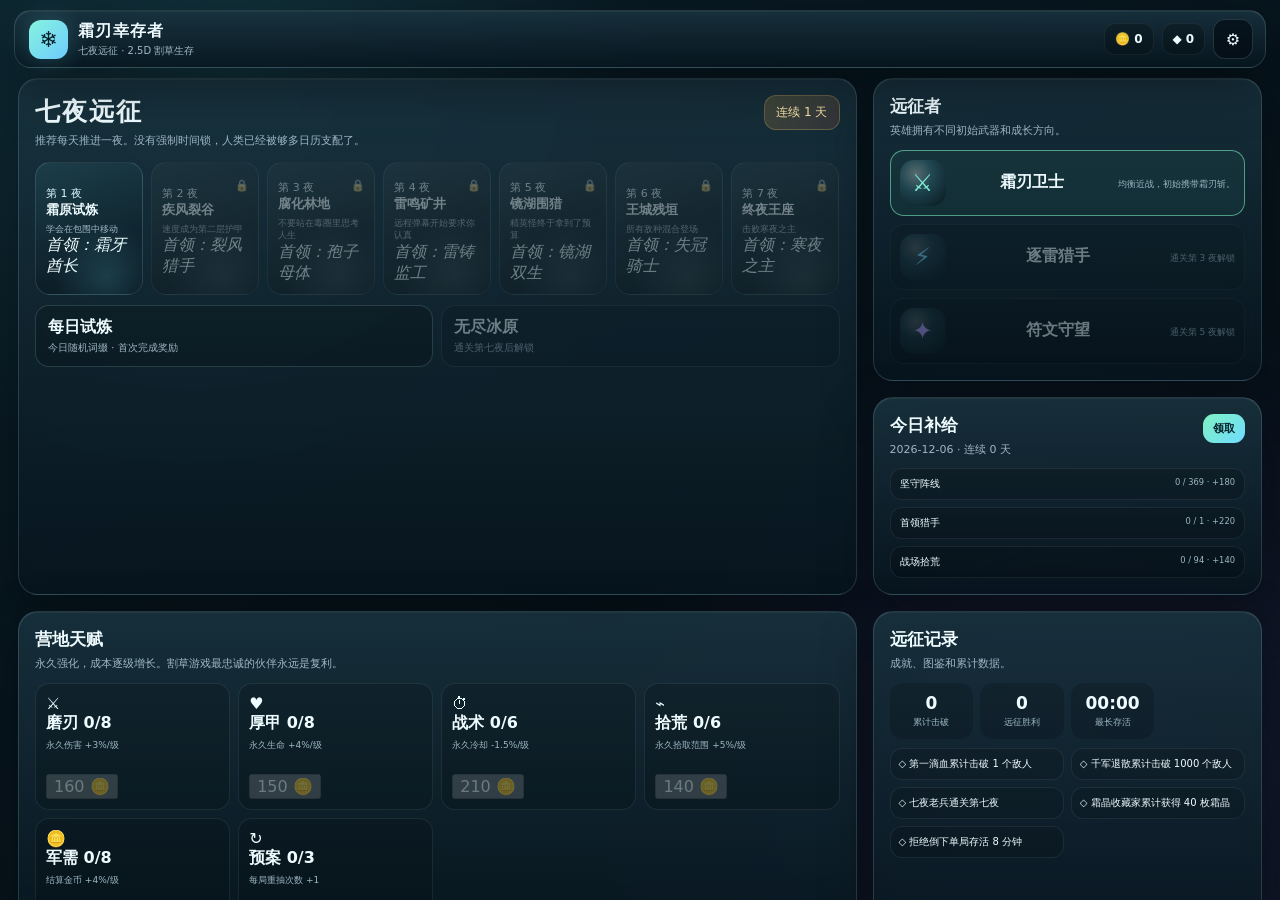
==== frostblade-survivors/index.html @ e1cfa70a "feat: add mobile landscape detection and fullscreen prompt" ====
<!doctype html>
<html lang="zh-CN">
<head>
  <meta charset="utf-8">
  <meta name="viewport" content="width=device-width,initial-scale=1,maximum-scale=1,user-scalable=no,viewport-fit=cover">
  <meta name="theme-color" content="#07141c">
  <meta name="description" content="霜刃幸存者：七夜远征，一款支持移动端横屏引导的 2.5D 割草生存游戏。">
  <title>霜刃幸存者：七夜远征 · 正在载入</title>
  <style>
    html,body{width:100%;height:100%;margin:0;background:#07141c;color:#effcff;font-family:system-ui,-apple-system,"Segoe UI",sans-serif;overflow:hidden}
    body{display:grid;place-items:center}.boot{text-align:center;padding:24px}.sigil{width:68px;height:68px;margin:0 auto 18px;border-radius:50%;border:2px solid rgba(115,230,255,.2);border-top-color:#7ff2c2;border-right-color:#73e6ff;box-shadow:0 0 28px rgba(115,230,255,.24);animation:spin .75s linear infinite}.boot strong{display:block;font-size:19px;letter-spacing:.12em}.boot p{margin:10px 0 0;color:#9eb8c4;font-size:12px;line-height:1.55}.boot a{display:inline-block;margin-top:16px;color:#7ff2c2}@keyframes spin{to{transform:rotate(360deg)}}
  </style>
</head>
<body>
  <main class="boot"><div class="sigil"></div><strong>正在开启七夜远征</strong><p id="state">读取战场模块…</p></main>
  <script>
  (async()=>{
    const state=document.getElementById('state');
    const build='1.1.0-pages-20260712';
    const hex=buffer=>[...new Uint8Array(buffer)].map(byte=>byte.toString(16).padStart(2,'0')).join('');
    const orientationCss=String.raw`
.orientation-overlay{position:fixed;z-index:9999;inset:0;display:grid;place-items:center;padding:max(22px,env(safe-area-inset-top)) max(22px,env(safe-area-inset-right)) max(22px,env(safe-area-inset-bottom)) max(22px,env(safe-area-inset-left));background:radial-gradient(circle at 50% 40%,rgba(38,104,118,.3),transparent 46%),rgba(2,10,15,.96);backdrop-filter:blur(12px);-webkit-backdrop-filter:blur(12px);touch-action:none}.orientation-overlay[hidden]{display:none}.orientation-card{width:min(390px,100%);padding:26px 24px;border-radius:24px;text-align:center;background:linear-gradient(180deg,rgba(25,51,63,.94),rgba(7,21,30,.94));border:1px solid rgba(190,233,246,.18);box-shadow:0 18px 52px rgba(0,0,0,.42),inset 0 1px rgba(255,255,255,.05)}.orientation-card h2,.orientation-card p{margin:0}.orientation-card h2{margin-top:15px;font-size:24px;letter-spacing:.08em}.orientation-card p{margin-top:9px;color:#9eb8c4;font-size:12px;line-height:1.65}.orientation-card button{width:100%;min-height:46px;margin-top:18px;border:0;border-radius:12px;background:linear-gradient(135deg,#7ff2c2,#6fdcff);color:#05202a;font:900 14px system-ui;cursor:pointer}.orientation-card button:active{transform:scale(.98)}.orientation-card small{display:block;margin-top:10px;color:#7f9aa6;font-size:10px}.orientation-phone{position:relative;width:66px;height:102px;margin:0 auto;border:3px solid #9df7dc;border-radius:15px;box-shadow:0 0 28px rgba(115,230,255,.22);animation:orientation-turn 1.7s ease-in-out infinite}.orientation-phone:before{content:"";position:absolute;left:50%;bottom:6px;width:12px;height:3px;border-radius:999px;background:#9df7dc;transform:translateX(-50%)}.orientation-phone i{position:absolute;inset:9px;border-radius:8px;background:linear-gradient(145deg,rgba(115,230,255,.24),rgba(127,242,194,.08))}.orientation-phone b{position:absolute;right:-33px;top:36px;color:#7ff2c2;font-size:25px;text-shadow:0 0 14px rgba(127,242,194,.45)}body.orientation-blocked #app{pointer-events:none}@keyframes orientation-turn{0%,22%{transform:rotate(0deg)}58%,100%{transform:rotate(90deg)}}@media(orientation:landscape){.orientation-phone{animation:none;transform:rotate(90deg)}}@media(prefers-reduced-motion:reduce){.orientation-phone{animation:none}}
`;
    const orientationMarkup=`<div id="orientationOverlay" class="orientation-overlay" hidden role="dialog" aria-modal="true" aria-labelledby="orientationTitle"><section class="orientation-card"><div class="orientation-phone" aria-hidden="true"><i></i><b>↻</b></div><h2 id="orientationTitle">请横屏游玩</h2><p>旋转设备后会自动切换回游戏。也可以尝试进入全屏并锁定横屏。</p><button id="requestLandscapeButton" type="button">进入横屏</button><small id="orientationStatus">等待设备旋转</small></section></div>`;
    const orientationRuntime=String.raw`(function(){
  const overlay=document.getElementById('orientationOverlay');
  const button=document.getElementById('requestLandscapeButton');
  const status=document.getElementById('orientationStatus');
  let pausedByOrientation=false;
  let scheduled=0;
  const game=()=>globalThis.__FROSTBLADE_GAME__?.game;
  const mobileLike=()=>matchMedia('(pointer:coarse)').matches||navigator.maxTouchPoints>0||(Math.min(innerWidth,innerHeight)<=820&&Math.max(innerWidth,innerHeight)<=1400);
  const blocked=()=>mobileLike()&&innerHeight>innerWidth;
  function update(){
    scheduled=0;
    const shouldBlock=blocked();
    overlay.hidden=!shouldBlock;
    document.body.classList.toggle('orientation-blocked',shouldBlock);
    const current=game();
    if(shouldBlock){
      status.textContent='等待设备旋转';
      if(current?.running&&!current.paused&&!current.awaitingChoice){pausedByOrientation=true;current.setPaused(true)}
      return;
    }
    requestAnimationFrame(()=>current?.resize?.());
    if(pausedByOrientation&&current?.running&&current.paused&&!current.awaitingChoice)current.setPaused(false);
    pausedByOrientation=false;
  }
  function schedule(){if(scheduled)cancelAnimationFrame(scheduled);scheduled=requestAnimationFrame(update)}
  async function requestLandscape(){
    status.textContent='正在请求全屏横屏…';
    let fullscreen=Boolean(document.fullscreenElement);
    try{if(!fullscreen&&document.documentElement.requestFullscreen){await document.documentElement.requestFullscreen({navigationUI:'hide'});fullscreen=true}}catch{}
    try{if(screen.orientation?.lock)await screen.orientation.lock('landscape')}catch{}
    schedule();
    setTimeout(()=>{if(!overlay.hidden)status.textContent=fullscreen?'请将设备旋转为横屏':'浏览器不允许自动旋转，请手动横屏'},280);
  }
  button.addEventListener('click',requestLandscape);
  addEventListener('resize',schedule,{passive:true});
  addEventListener('orientationchange',schedule,{passive:true});
  screen.orientation?.addEventListener?.('change',schedule);
  globalThis.visualViewport?.addEventListener?.('resize',schedule,{passive:true});
  document.addEventListener('fullscreenchange',schedule);
  if(globalThis.__FROSTBLADE_GAME__){globalThis.__FROSTBLADE_GAME__.version='1.1.0-pages';globalThis.__FROSTBLADE_GAME__.orientation={update,isBlocked:blocked,requestLandscape}}
  update();
})();`;
    const injectOrientation=html=>html
      .replace('</head>',`<style>${orientationCss}</style></head>`)
      .replace('</body>',`${orientationMarkup}<scr`+`ipt>${orientationRuntime}</scr`+`ipt></body>`);
    try{
      if(typeof DecompressionStream==='undefined')throw new Error('当前浏览器不支持流式解压，请升级浏览器');
      const manifestResponse=await fetch(`manifest.json?v=${build}`,{cache:'no-store'});
      if(!manifestResponse.ok)throw new Error(`manifest HTTP ${manifestResponse.status}`);
      const manifest=await manifestResponse.json();
      const parts=[];
      for(let index=0;index<manifest.chunks.length;index++){
        const file=manifest.chunks[index];
        state.textContent=`读取战场模块 ${index+1}/${manifest.chunks.length}`;
        const response=await fetch(`${file}?v=${build}`,{cache:'no-store'});
        if(!response.ok)throw new Error(`${file} HTTP ${response.status}`);
        parts.push((await response.text()).trim());
      }
      state.textContent='校验并构筑霜原…';
      const binary=atob(parts.join(''));
      const bytes=Uint8Array.from(binary,char=>char.charCodeAt(0));
      const originalHtml=await new Response(new Blob([bytes]).stream().pipeThrough(new DecompressionStream('gzip'))).text();
      if(globalThis.crypto?.subtle&&manifest.sourceSha256){
        const digest=hex(await crypto.subtle.digest('SHA-256',new TextEncoder().encode(originalHtml)));
        if(digest!==manifest.sourceSha256)throw new Error('游戏资源校验失败，请刷新后重试');
      }
      const enhancedHtml=injectOrientation(originalHtml);
      document.open();document.write(enhancedHtml);document.close();
    }catch(error){
      console.error(error);
      document.body.innerHTML=`<main class="boot"><strong>载入失败</strong><p>${String(error.message||error)}</p><a href="./?retry=${Date.now()}">重新载入</a></main>`;
    }
  })();
  </script>
</body>
</html>
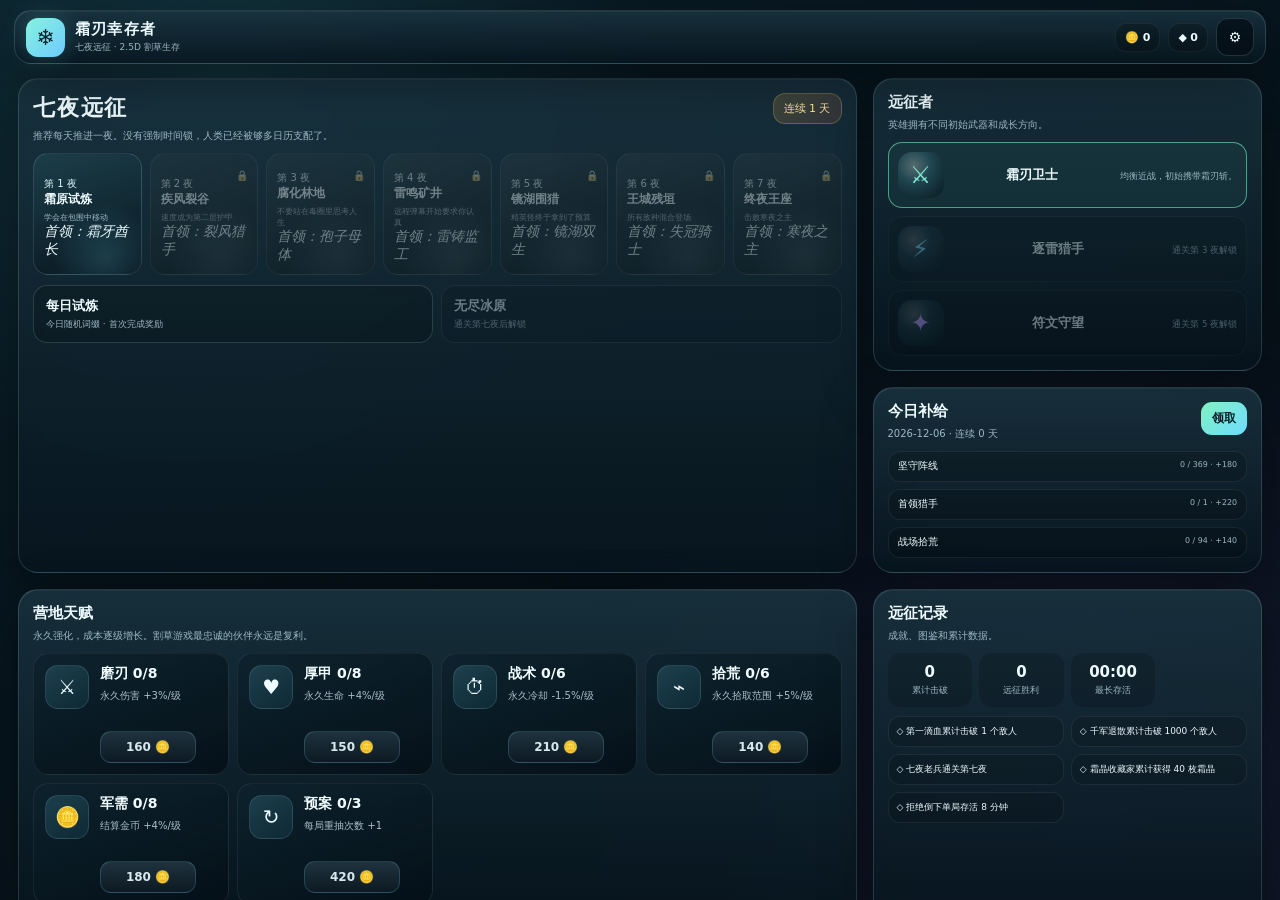
==== commit 338df487: "feat: compact all UI panels and deploy mobile tab navigation" ====
--- a/frostblade-survivors/index.html
+++ b/frostblade-survivors/index.html
@@ -4,11 +4,11 @@
   <meta charset="utf-8">
   <meta name="viewport" content="width=device-width,initial-scale=1,maximum-scale=1,user-scalable=no,viewport-fit=cover">
   <meta name="theme-color" content="#07141c">
-  <meta name="description" content="霜刃幸存者：七夜远征，一款支持移动端横屏引导的 2.5D 割草生存游戏。">
+  <meta name="description" content="霜刃幸存者：七夜远征，一款针对移动端横屏与紧凑界面优化的 2.5D 割草生存游戏。">
   <title>霜刃幸存者：七夜远征 · 正在载入</title>
   <style>
     html,body{width:100%;height:100%;margin:0;background:#07141c;color:#effcff;font-family:system-ui,-apple-system,"Segoe UI",sans-serif;overflow:hidden}
-    body{display:grid;place-items:center}.boot{text-align:center;padding:24px}.sigil{width:68px;height:68px;margin:0 auto 18px;border-radius:50%;border:2px solid rgba(115,230,255,.2);border-top-color:#7ff2c2;border-right-color:#73e6ff;box-shadow:0 0 28px rgba(115,230,255,.24);animation:spin .75s linear infinite}.boot strong{display:block;font-size:19px;letter-spacing:.12em}.boot p{margin:10px 0 0;color:#9eb8c4;font-size:12px;line-height:1.55}.boot a{display:inline-block;margin-top:16px;color:#7ff2c2}@keyframes spin{to{transform:rotate(360deg)}}
+    body{display:grid;place-items:center}.boot{text-align:center;padding:24px}.sigil{width:68px;height:68px;margin:0 auto 18px;border-radius:50%;border:2px solid rgba(115,230,255,.2);border-top-color:#7ff2c2;border-right-color:#73e6ff;box-shadow:0 0 28px rgba(115,230,255,.24);animation:spin .75s linear infinite}.boot strong{display:block;font-size:18px;letter-spacing:.12em}.boot p{margin:9px 0 0;color:#9eb8c4;font-size:11px;line-height:1.55}.boot a{display:inline-block;margin-top:15px;color:#7ff2c2}@keyframes spin{to{transform:rotate(360deg)}}
   </style>
 </head>
 <body>
@@ -16,84 +16,72 @@
   <script>
   (async()=>{
     const state=document.getElementById('state');
-    const build='1.1.0-pages-20260712';
+    const build='1.2.1-pages-20260713';
     const hex=buffer=>[...new Uint8Array(buffer)].map(byte=>byte.toString(16).padStart(2,'0')).join('');
-    const orientationCss=String.raw`
-.orientation-overlay{position:fixed;z-index:9999;inset:0;display:grid;place-items:center;padding:max(22px,env(safe-area-inset-top)) max(22px,env(safe-area-inset-right)) max(22px,env(safe-area-inset-bottom)) max(22px,env(safe-area-inset-left));background:radial-gradient(circle at 50% 40%,rgba(38,104,118,.3),transparent 46%),rgba(2,10,15,.96);backdrop-filter:blur(12px);-webkit-backdrop-filter:blur(12px);touch-action:none}.orientation-overlay[hidden]{display:none}.orientation-card{width:min(390px,100%);padding:26px 24px;border-radius:24px;text-align:center;background:linear-gradient(180deg,rgba(25,51,63,.94),rgba(7,21,30,.94));border:1px solid rgba(190,233,246,.18);box-shadow:0 18px 52px rgba(0,0,0,.42),inset 0 1px rgba(255,255,255,.05)}.orientation-card h2,.orientation-card p{margin:0}.orientation-card h2{margin-top:15px;font-size:24px;letter-spacing:.08em}.orientation-card p{margin-top:9px;color:#9eb8c4;font-size:12px;line-height:1.65}.orientation-card button{width:100%;min-height:46px;margin-top:18px;border:0;border-radius:12px;background:linear-gradient(135deg,#7ff2c2,#6fdcff);color:#05202a;font:900 14px system-ui;cursor:pointer}.orientation-card button:active{transform:scale(.98)}.orientation-card small{display:block;margin-top:10px;color:#7f9aa6;font-size:10px}.orientation-phone{position:relative;width:66px;height:102px;margin:0 auto;border:3px solid #9df7dc;border-radius:15px;box-shadow:0 0 28px rgba(115,230,255,.22);animation:orientation-turn 1.7s ease-in-out infinite}.orientation-phone:before{content:"";position:absolute;left:50%;bottom:6px;width:12px;height:3px;border-radius:999px;background:#9df7dc;transform:translateX(-50%)}.orientation-phone i{position:absolute;inset:9px;border-radius:8px;background:linear-gradient(145deg,rgba(115,230,255,.24),rgba(127,242,194,.08))}.orientation-phone b{position:absolute;right:-33px;top:36px;color:#7ff2c2;font-size:25px;text-shadow:0 0 14px rgba(127,242,194,.45)}body.orientation-blocked #app{pointer-events:none}@keyframes orientation-turn{0%,22%{transform:rotate(0deg)}58%,100%{transform:rotate(90deg)}}@media(orientation:landscape){.orientation-phone{animation:none;transform:rotate(90deg)}}@media(prefers-reduced-motion:reduce){.orientation-phone{animation:none}}
+    const enhancementCss=String.raw`
+.orientation-overlay{position:fixed;z-index:9999;inset:0;display:grid;place-items:center;padding:max(20px,env(safe-area-inset-top)) max(20px,env(safe-area-inset-right)) max(20px,env(safe-area-inset-bottom)) max(20px,env(safe-area-inset-left));background:radial-gradient(circle at 50% 40%,rgba(38,104,118,.3),transparent 46%),rgba(2,10,15,.96);backdrop-filter:blur(12px);-webkit-backdrop-filter:blur(12px);touch-action:none}.orientation-overlay[hidden]{display:none}.orientation-card{width:min(360px,100%);padding:22px 21px;border-radius:21px;text-align:center;background:linear-gradient(180deg,rgba(25,51,63,.94),rgba(7,21,30,.94));border:1px solid rgba(190,233,246,.18);box-shadow:0 18px 52px rgba(0,0,0,.42),inset 0 1px rgba(255,255,255,.05)}.orientation-card h2,.orientation-card p{margin:0}.orientation-card h2{margin-top:13px;font-size:21px;letter-spacing:.08em}.orientation-card p{margin-top:8px;color:#9eb8c4;font-size:11px;line-height:1.6}.orientation-card button{width:100%;min-height:42px;margin-top:15px;border:0;border-radius:11px;background:linear-gradient(135deg,#7ff2c2,#6fdcff);color:#05202a;font:900 13px system-ui;cursor:pointer}.orientation-card small{display:block;margin-top:9px;color:#7f9aa6;font-size:9px}.orientation-phone{position:relative;width:58px;height:90px;margin:0 auto;border:3px solid #9df7dc;border-radius:14px;box-shadow:0 0 28px rgba(115,230,255,.22);animation:orientation-turn 1.7s ease-in-out infinite}.orientation-phone:before{content:"";position:absolute;left:50%;bottom:6px;width:11px;height:3px;border-radius:999px;background:#9df7dc;transform:translateX(-50%)}.orientation-phone i{position:absolute;inset:8px;border-radius:7px;background:linear-gradient(145deg,rgba(115,230,255,.24),rgba(127,242,194,.08))}.orientation-phone b{position:absolute;right:-30px;top:31px;color:#7ff2c2;font-size:22px}body.orientation-blocked #app{pointer-events:none}@keyframes orientation-turn{0%,22%{transform:rotate(0deg)}58%,100%{transform:rotate(90deg)}}@media(orientation:landscape){.orientation-phone{animation:none;transform:rotate(90deg)}}
+#joystick,.joystick,#joystick .joystick-ring,#joystickKnob{touch-action:none!important;-webkit-user-select:none!important;user-select:none!important;overscroll-behavior:contain}
+body{font-size:14px}.topbar{height:54px!important;padding:7px 11px!important}.brand strong{font-size:15px!important}.brand small{font-size:9px!important}.wallet>span{font-size:11px!important;padding:7px 9px!important}.icon-button{width:38px!important;height:38px!important}.panel{padding:14px!important}.panel-head{margin-bottom:10px!important}.panel-head h1{font-size:22px!important}.panel-head h2{font-size:15px!important}.panel-head p{font-size:10px!important}.streak-badge{font-size:11px!important;padding:7px 10px!important}.day-card{min-height:116px!important}.day-card strong{font-size:12px!important}.day-card span{font-size:10px!important}.day-card small{font-size:8px!important}.mode-card span{font-size:13px!important}.mode-card small{font-size:9px!important}.hero-card strong{font-size:13px!important}.hero-card small{font-size:8.5px!important}.contract>div{font-size:9.5px!important}.record-summary b{font-size:15px!important}.record-summary small,.achievement{font-size:9px!important}
+button.level-card{appearance:none;color:#effcff!important;font:inherit}.level-choice-list{display:grid!important;grid-template-columns:repeat(3,minmax(0,1fr))!important;gap:9px!important;margin-top:13px!important}.level-card{position:relative!important;display:flex!important;flex-direction:column!important;align-items:flex-start!important;gap:6px!important;min-height:174px!important;padding:13px!important;border-radius:15px!important;border:1px solid rgba(164,226,244,.2)!important;background:linear-gradient(165deg,rgba(19,46,60,.96),rgba(8,19,29,.98))!important;box-shadow:0 18px 42px rgba(0,0,0,.34),inset 0 1px rgba(255,255,255,.05)!important;text-align:left!important;cursor:pointer!important;overflow:hidden!important}.level-card:before{content:"";position:absolute;inset:0;background:radial-gradient(circle at 18% 12%,rgba(115,230,255,.15),transparent 34%),radial-gradient(circle at 88% 82%,rgba(127,242,194,.1),transparent 26%);pointer-events:none}.level-card .choice-icon{position:relative;display:grid!important;place-items:center;width:42px!important;height:42px!important;border-radius:12px!important;background:linear-gradient(145deg,rgba(81,191,212,.2),rgba(23,59,72,.68))!important;border:1px solid rgba(180,240,248,.18)!important;font-size:20px!important}.level-card h3,.level-card p,.level-card em{position:relative;margin:0!important}.level-card h3{font-size:18px!important;line-height:1.1!important;color:#f4fcff!important}.level-card p{font-size:11px!important;line-height:1.45!important;color:#bfd2db!important}.level-card em{margin-top:auto!important;display:inline-flex!important;padding:5px 8px!important;border-radius:999px!important;border:1px solid rgba(255,255,255,.08)!important;background:rgba(255,255,255,.06)!important;color:#ffe39b!important;font-style:normal!important;font-size:9px!important;font-weight:700!important}.level-card.rare{border-color:rgba(255,211,108,.42)!important;background:linear-gradient(165deg,rgba(51,43,24,.96),rgba(14,20,30,.98))!important}
+.meta-upgrade{display:grid!important;grid-template-columns:44px minmax(0,1fr)!important;gap:9px 11px!important;align-items:start!important;padding:11px!important;border-radius:15px!important;border:1px solid rgba(255,255,255,.08)!important;background:linear-gradient(160deg,rgba(13,35,46,.88),rgba(5,16,24,.92))!important}.meta-icon{display:grid!important;place-items:center;width:44px!important;height:44px!important;border-radius:13px!important;background:linear-gradient(145deg,rgba(117,230,255,.16),rgba(16,44,57,.88))!important;border:1px solid rgba(188,238,245,.12)!important;font-size:20px!important}.meta-upgrade strong{font-size:14px!important;color:#f2fdff!important}.meta-upgrade small{margin:5px 0 0!important;min-height:34px!important;font-size:10px!important;line-height:1.5!important;color:#abc0c9!important}.meta-upgrade button{grid-column:2!important;justify-self:start!important;min-width:96px!important;padding:8px 12px!important;border-radius:11px!important;border:1px solid rgba(117,230,255,.18)!important;background:linear-gradient(135deg,#84f3d8,#6ecffd)!important;color:#06202a!important;font-size:12px!important;font-weight:900!important}.meta-upgrade button:disabled{opacity:1!important;background:linear-gradient(180deg,rgba(31,51,63,.98),rgba(13,26,35,.98))!important;color:#d8e8ee!important}
+.modal{width:min(480px,100%)!important;max-height:calc(100vh - 28px)!important;padding:17px!important;border-radius:20px!important}.modal h2{font-size:20px!important}.modal p{font-size:10px!important}.level-modal{width:min(690px,calc(100vw - 24px))!important;padding:17px!important}.level-modal header span{font-size:9px!important}.level-modal header strong{font-size:19px!important}.level-modal header small{font-size:10px!important}.level-modal footer{margin-top:10px!important}.settings-modal{width:min(480px,calc(100vw - 24px))!important;padding:16px!important}.settings-head{padding-bottom:10px!important}.settings-head h2{font-size:18px!important}.settings-head p{font-size:9px!important}.setting-row{padding:10px 1px!important;gap:8px!important}.setting-row span b{font-size:12px!important}.setting-row span small{font-size:9px!important}.setting-row output{font-size:10px!important}.segmented button{font-size:11px!important;padding:7px!important}.switch-row i{width:44px!important;height:25px!important}.switch-row i:after{width:17px!important;height:17px!important}.switch-row input:checked+i:after{transform:translateX(19px)!important}.settings-modal footer{font-size:8px!important;margin-top:10px!important}.small-button,.primary-button,.secondary-button,.danger-button{font-size:12px!important;padding:8px 11px!important}
+.mobile-tabs{display:none;max-width:1480px;margin:0 auto 10px;padding:4px;gap:4px;border-radius:15px}.mobile-tab{border:0;background:transparent;color:#a9c2cc;padding:8px 5px;border-radius:10px;font-size:11px;font-weight:700;cursor:pointer}.mobile-tab.active{background:linear-gradient(135deg,#7ff2c2,#6fdcff);color:#05202a;box-shadow:0 8px 20px rgba(0,0,0,.18)}.menu-grid>[data-menu-panel][hidden]{display:none!important}
+@media(max-width:720px),(pointer:coarse) and (max-height:720px){body{font-size:13px!important}#menuScreen{padding-top:calc(66px + var(--safe-top))!important;padding-left:calc(8px + var(--safe-left))!important;padding-right:calc(8px + var(--safe-right))!important;padding-bottom:calc(12px + var(--safe-bottom))!important}.topbar{left:calc(5px + var(--safe-left))!important;right:calc(5px + var(--safe-right))!important;top:calc(5px + var(--safe-top))!important;height:52px!important}.brand strong{font-size:14px!important}.brand-mark{width:36px!important;height:36px!important;font-size:20px!important}.wallet>span{font-size:10px!important;padding:6px 7px!important}.icon-button{width:36px!important;height:36px!important}.mobile-tabs{display:grid;position:sticky;top:calc(61px + var(--safe-top));z-index:25;grid-template-columns:repeat(4,1fr);background:linear-gradient(180deg,rgba(25,51,63,.96),rgba(7,21,30,.92));box-shadow:0 10px 24px rgba(0,0,0,.22)}.menu-grid{display:block!important;max-width:unset!important}.menu-grid>[data-menu-panel]{display:none!important}.menu-grid>[data-menu-panel].mobile-active{display:block!important}.profile-column.mobile-active{display:grid!important;grid-template-columns:1fr 1fr!important;gap:10px!important}.campaign-panel,.profile-column,.meta-panel,.records-panel{margin-bottom:10px!important}.panel{padding:10px!important}.panel-head h1{font-size:17px!important}.panel-head h2{font-size:14px!important}.panel-head p{font-size:9px!important}.day-list{grid-template-columns:repeat(2,minmax(0,1fr))!important;gap:7px!important}.day-card{min-height:88px!important;padding:9px!important}.meta-upgrade-list{grid-template-columns:repeat(2,minmax(0,1fr))!important}.record-summary{grid-template-columns:repeat(3,1fr)!important}.achievement-list{grid-template-columns:repeat(2,1fr)!important}.hud-top{top:calc(5px + var(--safe-top))!important;left:calc(7px + var(--safe-left))!important;right:calc(7px + var(--safe-right))!important}.hud-card{width:min(228px,calc(100vw - 58px))!important;padding:7px 9px!important;border-radius:13px!important;transform:none!important}.hud-line{font-size:9px!important}.hud-line.muted{margin-top:4px!important;font-size:8px!important}.bar{height:10px!important;margin-top:4px!important}.bar span{font-size:6px!important}.xp-bar{height:7px!important}.weapon-strip{top:56px!important}.joystick{width:148px!important;height:148px!important;left:calc(3px + var(--safe-left))!important;bottom:calc(1px + var(--safe-bottom))!important;transform:none!important}.joystick-ring{inset:12px!important}.active-buttons{right:calc(3px + var(--safe-right))!important;bottom:calc(2px + var(--safe-bottom))!important;transform:scale(.64)!important;transform-origin:right bottom!important}.modal{max-height:calc(100dvh - 12px)!important}.level-modal{width:min(82vw,650px)!important;padding:12px!important}.level-modal header span{font-size:8px!important}.level-modal header strong{font-size:16px!important}.level-modal header small{font-size:8px!important}.level-choice-list{gap:7px!important;margin-top:9px!important}.level-card{min-height:112px!important;padding:9px!important}.level-card .choice-icon{width:32px!important;height:32px!important;font-size:16px!important}.level-card h3{font-size:13px!important}.level-card p{font-size:8px!important}.level-card em{font-size:7px!important;padding:3px 6px!important}.settings-modal{display:grid!important;grid-template-columns:repeat(2,minmax(0,1fr))!important;column-gap:14px!important;width:min(86vw,680px)!important;padding:11px 14px!important}.settings-modal>.settings-head,.settings-modal>footer{grid-column:1/-1!important}.settings-head{padding-bottom:7px!important}.settings-head h2{font-size:15px!important}.setting-row{padding:6px 0!important}.setting-row span b{font-size:10px!important}.setting-row span small{font-size:7.5px!important}.setting-row input[type=range]{height:16px!important}.segmented button{font-size:9px!important;padding:5px!important}.settings-modal footer{margin-top:7px!important}}
+@media(prefers-reduced-motion:reduce){.orientation-phone{animation:none}}
 `;
+    const tabMarkup=`<nav id="mobileMenuTabs" class="mobile-tabs glass" aria-label="主页切换"><button class="mobile-tab active" data-tab="campaign" type="button">远征</button><button class="mobile-tab" data-tab="profile" type="button">英雄</button><button class="mobile-tab" data-tab="meta" type="button">营地</button><button class="mobile-tab" data-tab="records" type="button">记录</button></nav>`;
     const orientationMarkup=`<div id="orientationOverlay" class="orientation-overlay" hidden role="dialog" aria-modal="true" aria-labelledby="orientationTitle"><section class="orientation-card"><div class="orientation-phone" aria-hidden="true"><i></i><b>↻</b></div><h2 id="orientationTitle">请横屏游玩</h2><p>旋转设备后会自动切换回游戏。也可以尝试进入全屏并锁定横屏。</p><button id="requestLandscapeButton" type="button">进入横屏</button><small id="orientationStatus">等待设备旋转</small></section></div>`;
-    const orientationRuntime=String.raw`(function(){
-  const overlay=document.getElementById('orientationOverlay');
-  const button=document.getElementById('requestLandscapeButton');
-  const status=document.getElementById('orientationStatus');
-  let pausedByOrientation=false;
-  let scheduled=0;
-  const game=()=>globalThis.__FROSTBLADE_GAME__?.game;
-  const mobileLike=()=>matchMedia('(pointer:coarse)').matches||navigator.maxTouchPoints>0||(Math.min(innerWidth,innerHeight)<=820&&Math.max(innerWidth,innerHeight)<=1400);
+    const enhancementRuntime=String.raw`(function(){
+  const overlay=document.getElementById('orientationOverlay'),button=document.getElementById('requestLandscapeButton'),status=document.getElementById('orientationStatus');
+  const root=document.getElementById('joystick'),ring=root?.querySelector('.joystick-ring'),knob=document.getElementById('joystickKnob');
+  let pausedByOrientation=false,scheduled=0,lastBlocked=null,touchPointer=null,touchActive=false,activeTab='campaign';
+  const touchVector={x:0,y:0},game=()=>globalThis.__FROSTBLADE_GAME__?.game;
+  const mobileLike=()=>matchMedia('(pointer:coarse)').matches||navigator.maxTouchPoints>0||navigator.userAgentData?.mobile===true||/Android|iPhone|iPad|iPod|Mobile/i.test(navigator.userAgent);
   const blocked=()=>mobileLike()&&innerHeight>innerWidth;
-  function update(){
-    scheduled=0;
-    const shouldBlock=blocked();
-    overlay.hidden=!shouldBlock;
-    document.body.classList.toggle('orientation-blocked',shouldBlock);
-    const current=game();
-    if(shouldBlock){
-      status.textContent='等待设备旋转';
-      if(current?.running&&!current.paused&&!current.awaitingChoice){pausedByOrientation=true;current.setPaused(true)}
-      return;
-    }
-    requestAnimationFrame(()=>current?.resize?.());
-    if(pausedByOrientation&&current?.running&&current.paused&&!current.awaitingChoice)current.setPaused(false);
-    pausedByOrientation=false;
-  }
+  const compactMenu=()=>innerWidth<=720||(mobileLike()&&Math.min(innerWidth,innerHeight)<=720);
+  function applyTabs(){const mobile=compactMenu(),tabs=[...document.querySelectorAll('#mobileMenuTabs [data-tab]')],panels=[...document.querySelectorAll('[data-menu-panel]')];tabs.forEach(tab=>tab.classList.toggle('active',tab.dataset.tab===activeTab));panels.forEach(panel=>{const active=panel.dataset.menuPanel===activeTab;panel.hidden=mobile&&!active;panel.classList.toggle('mobile-active',!mobile||active)})}
+  document.querySelectorAll('#mobileMenuTabs [data-tab]').forEach(tab=>tab.addEventListener('click',()=>{activeTab=tab.dataset.tab;applyTabs()}));
+  function resetJoystick(resetLegacy=false){if(root&&touchPointer!==null){try{if(root.hasPointerCapture?.(touchPointer))root.releasePointerCapture(touchPointer)}catch{}}touchPointer=null;touchActive=false;touchVector.x=0;touchVector.y=0;if(knob)knob.style.transform='translate(0,0)';if(resetLegacy){try{globalThis.dispatchEvent(new Event('blur'))}catch{}}}
+  function pointFromEvent(event){const points=event.getCoalescedEvents?.();return points?.length?points[points.length-1]:event}
+  function updateJoystick(event){if(!root||!ring||!knob)return;const point=pointFromEvent(event),rect=ring.getBoundingClientRect(),dx=point.clientX-(rect.left+rect.width/2),dy=point.clientY-(rect.top+rect.height/2),distance=Math.hypot(dx,dy),radius=Math.max(32,Math.min(rect.width,rect.height)*.42),raw=Math.min(1,distance/radius),deadzone=.05,strength=raw<=deadzone?0:Math.pow((raw-deadzone)/(1-deadzone),.72),ux=distance?dx/distance:0,uy=distance?dy/distance:0;touchVector.x=ux*strength;touchVector.y=uy*strength;touchActive=strength>0;const travel=radius*strength;knob.style.transform='translate('+(ux*travel)+'px,'+(uy*travel)+'px)'}
+  function consume(event){event.preventDefault();event.stopImmediatePropagation()}
+  function onPointerDown(event){if(!root||blocked()||touchPointer!==null)return;consume(event);touchPointer=event.pointerId;try{root.setPointerCapture(event.pointerId)}catch{}updateJoystick(event)}
+  function onPointerMove(event){if(event.pointerId!==touchPointer)return;consume(event);updateJoystick(event)}
+  function onPointerEnd(event){if(event.pointerId!==touchPointer)return;consume(event);resetJoystick(false)}
+  if(root){root.addEventListener('pointerdown',onPointerDown,{capture:true,passive:false});root.addEventListener('pointermove',onPointerMove,{capture:true,passive:false});root.addEventListener('pointerup',onPointerEnd,{capture:true,passive:false});root.addEventListener('pointercancel',onPointerEnd,{capture:true,passive:false});root.addEventListener('lostpointercapture',()=>resetJoystick(false),{passive:true});root.addEventListener('contextmenu',event=>event.preventDefault())}
+  const current=game();if(current?.cb?.getMovement&&!current.cb.__compactJoystickPatched){const originalMovement=current.cb.getMovement;current.cb.getMovement=()=>{const base=originalMovement?.()||{x:0,y:0};if(!touchActive)return base;let x=(base.x||0)+touchVector.x,y=(base.y||0)+touchVector.y;const length=Math.hypot(x,y);return length>1?{x:x/length,y:y/length}:{x,y}};Object.defineProperty(current.cb,'__compactJoystickPatched',{value:true})}
+  function update(){scheduled=0;applyTabs();const shouldBlock=blocked();if(lastBlocked!==shouldBlock){resetJoystick(true);lastBlocked=shouldBlock}overlay.hidden=!shouldBlock;document.body.classList.toggle('orientation-blocked',shouldBlock);const currentGame=game();if(shouldBlock){status.textContent='等待设备旋转';if(currentGame?.running&&!currentGame.paused&&!currentGame.awaitingChoice){pausedByOrientation=true;currentGame.setPaused(true)}return}requestAnimationFrame(()=>requestAnimationFrame(()=>currentGame?.resize?.()));if(pausedByOrientation&&currentGame?.running&&currentGame.paused&&!currentGame.awaitingChoice)currentGame.setPaused(false);pausedByOrientation=false}
   function schedule(){if(scheduled)cancelAnimationFrame(scheduled);scheduled=requestAnimationFrame(update)}
-  async function requestLandscape(){
-    status.textContent='正在请求全屏横屏…';
-    let fullscreen=Boolean(document.fullscreenElement);
-    try{if(!fullscreen&&document.documentElement.requestFullscreen){await document.documentElement.requestFullscreen({navigationUI:'hide'});fullscreen=true}}catch{}
-    try{if(screen.orientation?.lock)await screen.orientation.lock('landscape')}catch{}
-    schedule();
-    setTimeout(()=>{if(!overlay.hidden)status.textContent=fullscreen?'请将设备旋转为横屏':'浏览器不允许自动旋转，请手动横屏'},280);
-  }
-  button.addEventListener('click',requestLandscape);
-  addEventListener('resize',schedule,{passive:true});
-  addEventListener('orientationchange',schedule,{passive:true});
-  screen.orientation?.addEventListener?.('change',schedule);
-  globalThis.visualViewport?.addEventListener?.('resize',schedule,{passive:true});
-  document.addEventListener('fullscreenchange',schedule);
-  if(globalThis.__FROSTBLADE_GAME__){globalThis.__FROSTBLADE_GAME__.version='1.1.0-pages';globalThis.__FROSTBLADE_GAME__.orientation={update,isBlocked:blocked,requestLandscape}}
+  async function requestLandscape(){status.textContent='正在请求全屏横屏…';let fullscreen=Boolean(document.fullscreenElement);try{if(!fullscreen&&document.documentElement.requestFullscreen){await document.documentElement.requestFullscreen({navigationUI:'hide'});fullscreen=true}}catch{}try{if(screen.orientation?.lock)await screen.orientation.lock('landscape')}catch{}schedule();setTimeout(()=>{if(!overlay.hidden)status.textContent=fullscreen?'请将设备旋转为横屏':'浏览器不允许自动旋转，请手动横屏'},280)}
+  button.addEventListener('click',requestLandscape);addEventListener('resize',schedule,{passive:true});addEventListener('orientationchange',schedule,{passive:true});screen.orientation?.addEventListener?.('change',schedule);globalThis.visualViewport?.addEventListener?.('resize',schedule,{passive:true});document.addEventListener('fullscreenchange',schedule);document.addEventListener('visibilitychange',()=>{if(document.hidden)resetJoystick(true)});
+  if(globalThis.__FROSTBLADE_GAME__){globalThis.__FROSTBLADE_GAME__.version='1.2.1-pages';globalThis.__FROSTBLADE_GAME__.orientation={update,isBlocked:blocked,requestLandscape};globalThis.__FROSTBLADE_GAME__.joystick={reset:()=>resetJoystick(false),state:()=>({active:touchActive,x:touchVector.x,y:touchVector.y,pointerId:touchPointer})}}
   update();
 })();`;
-    const injectOrientation=html=>html
-      .replace('</head>',`<style>${orientationCss}</style></head>`)
-      .replace('</body>',`${orientationMarkup}<scr`+`ipt>${orientationRuntime}</scr`+`ipt></body>`);
+    const enhance=html=>html
+      .replace('</head>',`<style>${enhancementCss}</style></head>`)
+      .replace('<main class="menu-grid">',`${tabMarkup}<main class="menu-grid">`)
+      .replace('<section class="campaign-panel glass panel">','<section class="campaign-panel glass panel" data-menu-panel="campaign">')
+      .replace('<aside class="profile-column">','<aside class="profile-column" data-menu-panel="profile">')
+      .replace('<section class="meta-panel glass panel">','<section class="meta-panel glass panel" data-menu-panel="meta">')
+      .replace('<section class="records-panel glass panel">','<section class="records-panel glass panel" data-menu-panel="records">')
+      .replace('</body>',`${orientationMarkup}<scr`+`ipt>${enhancementRuntime}</scr`+`ipt></body>`);
     try{
       if(typeof DecompressionStream==='undefined')throw new Error('当前浏览器不支持流式解压，请升级浏览器');
       const manifestResponse=await fetch(`manifest.json?v=${build}`,{cache:'no-store'});
       if(!manifestResponse.ok)throw new Error(`manifest HTTP ${manifestResponse.status}`);
-      const manifest=await manifestResponse.json();
-      const parts=[];
+      const manifest=await manifestResponse.json(),parts=[];
       for(let index=0;index<manifest.chunks.length;index++){
-        const file=manifest.chunks[index];
-        state.textContent=`读取战场模块 ${index+1}/${manifest.chunks.length}`;
+        const file=manifest.chunks[index];state.textContent=`读取战场模块 ${index+1}/${manifest.chunks.length}`;
         const response=await fetch(`${file}?v=${build}`,{cache:'no-store'});
         if(!response.ok)throw new Error(`${file} HTTP ${response.status}`);
         parts.push((await response.text()).trim());
       }
       state.textContent='校验并构筑霜原…';
-      const binary=atob(parts.join(''));
-      const bytes=Uint8Array.from(binary,char=>char.charCodeAt(0));
+      const binary=atob(parts.join('')),bytes=Uint8Array.from(binary,char=>char.charCodeAt(0));
       const originalHtml=await new Response(new Blob([bytes]).stream().pipeThrough(new DecompressionStream('gzip'))).text();
-      if(globalThis.crypto?.subtle&&manifest.sourceSha256){
-        const digest=hex(await crypto.subtle.digest('SHA-256',new TextEncoder().encode(originalHtml)));
-        if(digest!==manifest.sourceSha256)throw new Error('游戏资源校验失败，请刷新后重试');
-      }
-      const enhancedHtml=injectOrientation(originalHtml);
-      document.open();document.write(enhancedHtml);document.close();
-    }catch(error){
-      console.error(error);
-      document.body.innerHTML=`<main class="boot"><strong>载入失败</strong><p>${String(error.message||error)}</p><a href="./?retry=${Date.now()}">重新载入</a></main>`;
-    }
+      if(globalThis.crypto?.subtle&&manifest.sourceSha256){const digest=hex(await crypto.subtle.digest('SHA-256',new TextEncoder().encode(originalHtml)));if(digest!==manifest.sourceSha256)throw new Error('游戏资源校验失败，请刷新后重试')}
+      document.open();document.write(enhance(originalHtml));document.close();
+    }catch(error){console.error(error);document.body.innerHTML=`<main class="boot"><strong>载入失败</strong><p>${String(error.message||error)}</p><a href="./?retry=${Date.now()}">重新载入</a></main>`}
   })();
   </script>
 </body>
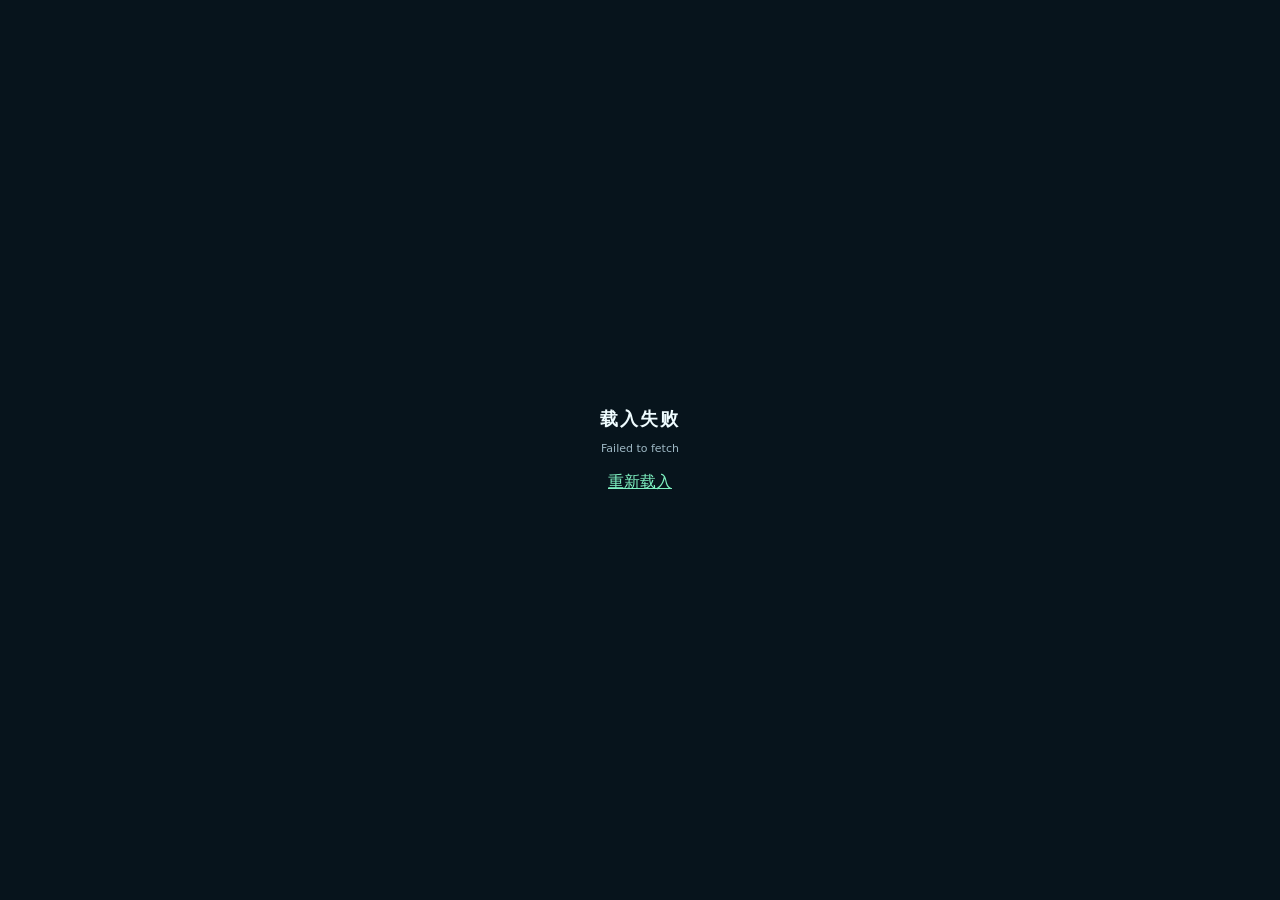
==== commit ed3dd5c0: "deploy: point Frostblade root to v1.3.1 Pages build" ====
--- a/frostblade-survivors/index.html
+++ b/frostblade-survivors/index.html
@@ -4,85 +4,13 @@
   <meta charset="utf-8">
   <meta name="viewport" content="width=device-width,initial-scale=1,maximum-scale=1,user-scalable=no,viewport-fit=cover">
   <meta name="theme-color" content="#07141c">
-  <meta name="description" content="霜刃幸存者：七夜远征，一款针对移动端横屏与紧凑界面优化的 2.5D 割草生存游戏。">
-  <title>霜刃幸存者：七夜远征 · 正在载入</title>
-  <style>
-    html,body{width:100%;height:100%;margin:0;background:#07141c;color:#effcff;font-family:system-ui,-apple-system,"Segoe UI",sans-serif;overflow:hidden}
-    body{display:grid;place-items:center}.boot{text-align:center;padding:24px}.sigil{width:68px;height:68px;margin:0 auto 18px;border-radius:50%;border:2px solid rgba(115,230,255,.2);border-top-color:#7ff2c2;border-right-color:#73e6ff;box-shadow:0 0 28px rgba(115,230,255,.24);animation:spin .75s linear infinite}.boot strong{display:block;font-size:18px;letter-spacing:.12em}.boot p{margin:9px 0 0;color:#9eb8c4;font-size:11px;line-height:1.55}.boot a{display:inline-block;margin-top:15px;color:#7ff2c2}@keyframes spin{to{transform:rotate(360deg)}}
-  </style>
+  <meta http-equiv="Cache-Control" content="no-cache, no-store, must-revalidate">
+  <meta http-equiv="refresh" content="0;url=./v131/?v=1.3.1-pages-final-20260713">
+  <title>霜刃幸存者 v1.3.1</title>
+  <style>html,body{width:100%;height:100%;margin:0;background:#07141c;color:#effcff;font-family:system-ui,-apple-system,"Segoe UI",sans-serif}body{display:grid;place-items:center;text-align:center}a{color:#7ff2c2}</style>
 </head>
 <body>
-  <main class="boot"><div class="sigil"></div><strong>正在开启七夜远征</strong><p id="state">读取战场模块…</p></main>
-  <script>
-  (async()=>{
-    const state=document.getElementById('state');
-    const build='1.2.1-pages-20260713';
-    const hex=buffer=>[...new Uint8Array(buffer)].map(byte=>byte.toString(16).padStart(2,'0')).join('');
-    const enhancementCss=String.raw`
-.orientation-overlay{position:fixed;z-index:9999;inset:0;display:grid;place-items:center;padding:max(20px,env(safe-area-inset-top)) max(20px,env(safe-area-inset-right)) max(20px,env(safe-area-inset-bottom)) max(20px,env(safe-area-inset-left));background:radial-gradient(circle at 50% 40%,rgba(38,104,118,.3),transparent 46%),rgba(2,10,15,.96);backdrop-filter:blur(12px);-webkit-backdrop-filter:blur(12px);touch-action:none}.orientation-overlay[hidden]{display:none}.orientation-card{width:min(360px,100%);padding:22px 21px;border-radius:21px;text-align:center;background:linear-gradient(180deg,rgba(25,51,63,.94),rgba(7,21,30,.94));border:1px solid rgba(190,233,246,.18);box-shadow:0 18px 52px rgba(0,0,0,.42),inset 0 1px rgba(255,255,255,.05)}.orientation-card h2,.orientation-card p{margin:0}.orientation-card h2{margin-top:13px;font-size:21px;letter-spacing:.08em}.orientation-card p{margin-top:8px;color:#9eb8c4;font-size:11px;line-height:1.6}.orientation-card button{width:100%;min-height:42px;margin-top:15px;border:0;border-radius:11px;background:linear-gradient(135deg,#7ff2c2,#6fdcff);color:#05202a;font:900 13px system-ui;cursor:pointer}.orientation-card small{display:block;margin-top:9px;color:#7f9aa6;font-size:9px}.orientation-phone{position:relative;width:58px;height:90px;margin:0 auto;border:3px solid #9df7dc;border-radius:14px;box-shadow:0 0 28px rgba(115,230,255,.22);animation:orientation-turn 1.7s ease-in-out infinite}.orientation-phone:before{content:"";position:absolute;left:50%;bottom:6px;width:11px;height:3px;border-radius:999px;background:#9df7dc;transform:translateX(-50%)}.orientation-phone i{position:absolute;inset:8px;border-radius:7px;background:linear-gradient(145deg,rgba(115,230,255,.24),rgba(127,242,194,.08))}.orientation-phone b{position:absolute;right:-30px;top:31px;color:#7ff2c2;font-size:22px}body.orientation-blocked #app{pointer-events:none}@keyframes orientation-turn{0%,22%{transform:rotate(0deg)}58%,100%{transform:rotate(90deg)}}@media(orientation:landscape){.orientation-phone{animation:none;transform:rotate(90deg)}}
-#joystick,.joystick,#joystick .joystick-ring,#joystickKnob{touch-action:none!important;-webkit-user-select:none!important;user-select:none!important;overscroll-behavior:contain}
-body{font-size:14px}.topbar{height:54px!important;padding:7px 11px!important}.brand strong{font-size:15px!important}.brand small{font-size:9px!important}.wallet>span{font-size:11px!important;padding:7px 9px!important}.icon-button{width:38px!important;height:38px!important}.panel{padding:14px!important}.panel-head{margin-bottom:10px!important}.panel-head h1{font-size:22px!important}.panel-head h2{font-size:15px!important}.panel-head p{font-size:10px!important}.streak-badge{font-size:11px!important;padding:7px 10px!important}.day-card{min-height:116px!important}.day-card strong{font-size:12px!important}.day-card span{font-size:10px!important}.day-card small{font-size:8px!important}.mode-card span{font-size:13px!important}.mode-card small{font-size:9px!important}.hero-card strong{font-size:13px!important}.hero-card small{font-size:8.5px!important}.contract>div{font-size:9.5px!important}.record-summary b{font-size:15px!important}.record-summary small,.achievement{font-size:9px!important}
-button.level-card{appearance:none;color:#effcff!important;font:inherit}.level-choice-list{display:grid!important;grid-template-columns:repeat(3,minmax(0,1fr))!important;gap:9px!important;margin-top:13px!important}.level-card{position:relative!important;display:flex!important;flex-direction:column!important;align-items:flex-start!important;gap:6px!important;min-height:174px!important;padding:13px!important;border-radius:15px!important;border:1px solid rgba(164,226,244,.2)!important;background:linear-gradient(165deg,rgba(19,46,60,.96),rgba(8,19,29,.98))!important;box-shadow:0 18px 42px rgba(0,0,0,.34),inset 0 1px rgba(255,255,255,.05)!important;text-align:left!important;cursor:pointer!important;overflow:hidden!important}.level-card:before{content:"";position:absolute;inset:0;background:radial-gradient(circle at 18% 12%,rgba(115,230,255,.15),transparent 34%),radial-gradient(circle at 88% 82%,rgba(127,242,194,.1),transparent 26%);pointer-events:none}.level-card .choice-icon{position:relative;display:grid!important;place-items:center;width:42px!important;height:42px!important;border-radius:12px!important;background:linear-gradient(145deg,rgba(81,191,212,.2),rgba(23,59,72,.68))!important;border:1px solid rgba(180,240,248,.18)!important;font-size:20px!important}.level-card h3,.level-card p,.level-card em{position:relative;margin:0!important}.level-card h3{font-size:18px!important;line-height:1.1!important;color:#f4fcff!important}.level-card p{font-size:11px!important;line-height:1.45!important;color:#bfd2db!important}.level-card em{margin-top:auto!important;display:inline-flex!important;padding:5px 8px!important;border-radius:999px!important;border:1px solid rgba(255,255,255,.08)!important;background:rgba(255,255,255,.06)!important;color:#ffe39b!important;font-style:normal!important;font-size:9px!important;font-weight:700!important}.level-card.rare{border-color:rgba(255,211,108,.42)!important;background:linear-gradient(165deg,rgba(51,43,24,.96),rgba(14,20,30,.98))!important}
-.meta-upgrade{display:grid!important;grid-template-columns:44px minmax(0,1fr)!important;gap:9px 11px!important;align-items:start!important;padding:11px!important;border-radius:15px!important;border:1px solid rgba(255,255,255,.08)!important;background:linear-gradient(160deg,rgba(13,35,46,.88),rgba(5,16,24,.92))!important}.meta-icon{display:grid!important;place-items:center;width:44px!important;height:44px!important;border-radius:13px!important;background:linear-gradient(145deg,rgba(117,230,255,.16),rgba(16,44,57,.88))!important;border:1px solid rgba(188,238,245,.12)!important;font-size:20px!important}.meta-upgrade strong{font-size:14px!important;color:#f2fdff!important}.meta-upgrade small{margin:5px 0 0!important;min-height:34px!important;font-size:10px!important;line-height:1.5!important;color:#abc0c9!important}.meta-upgrade button{grid-column:2!important;justify-self:start!important;min-width:96px!important;padding:8px 12px!important;border-radius:11px!important;border:1px solid rgba(117,230,255,.18)!important;background:linear-gradient(135deg,#84f3d8,#6ecffd)!important;color:#06202a!important;font-size:12px!important;font-weight:900!important}.meta-upgrade button:disabled{opacity:1!important;background:linear-gradient(180deg,rgba(31,51,63,.98),rgba(13,26,35,.98))!important;color:#d8e8ee!important}
-.modal{width:min(480px,100%)!important;max-height:calc(100vh - 28px)!important;padding:17px!important;border-radius:20px!important}.modal h2{font-size:20px!important}.modal p{font-size:10px!important}.level-modal{width:min(690px,calc(100vw - 24px))!important;padding:17px!important}.level-modal header span{font-size:9px!important}.level-modal header strong{font-size:19px!important}.level-modal header small{font-size:10px!important}.level-modal footer{margin-top:10px!important}.settings-modal{width:min(480px,calc(100vw - 24px))!important;padding:16px!important}.settings-head{padding-bottom:10px!important}.settings-head h2{font-size:18px!important}.settings-head p{font-size:9px!important}.setting-row{padding:10px 1px!important;gap:8px!important}.setting-row span b{font-size:12px!important}.setting-row span small{font-size:9px!important}.setting-row output{font-size:10px!important}.segmented button{font-size:11px!important;padding:7px!important}.switch-row i{width:44px!important;height:25px!important}.switch-row i:after{width:17px!important;height:17px!important}.switch-row input:checked+i:after{transform:translateX(19px)!important}.settings-modal footer{font-size:8px!important;margin-top:10px!important}.small-button,.primary-button,.secondary-button,.danger-button{font-size:12px!important;padding:8px 11px!important}
-.mobile-tabs{display:none;max-width:1480px;margin:0 auto 10px;padding:4px;gap:4px;border-radius:15px}.mobile-tab{border:0;background:transparent;color:#a9c2cc;padding:8px 5px;border-radius:10px;font-size:11px;font-weight:700;cursor:pointer}.mobile-tab.active{background:linear-gradient(135deg,#7ff2c2,#6fdcff);color:#05202a;box-shadow:0 8px 20px rgba(0,0,0,.18)}.menu-grid>[data-menu-panel][hidden]{display:none!important}
-@media(max-width:720px),(pointer:coarse) and (max-height:720px){body{font-size:13px!important}#menuScreen{padding-top:calc(66px + var(--safe-top))!important;padding-left:calc(8px + var(--safe-left))!important;padding-right:calc(8px + var(--safe-right))!important;padding-bottom:calc(12px + var(--safe-bottom))!important}.topbar{left:calc(5px + var(--safe-left))!important;right:calc(5px + var(--safe-right))!important;top:calc(5px + var(--safe-top))!important;height:52px!important}.brand strong{font-size:14px!important}.brand-mark{width:36px!important;height:36px!important;font-size:20px!important}.wallet>span{font-size:10px!important;padding:6px 7px!important}.icon-button{width:36px!important;height:36px!important}.mobile-tabs{display:grid;position:sticky;top:calc(61px + var(--safe-top));z-index:25;grid-template-columns:repeat(4,1fr);background:linear-gradient(180deg,rgba(25,51,63,.96),rgba(7,21,30,.92));box-shadow:0 10px 24px rgba(0,0,0,.22)}.menu-grid{display:block!important;max-width:unset!important}.menu-grid>[data-menu-panel]{display:none!important}.menu-grid>[data-menu-panel].mobile-active{display:block!important}.profile-column.mobile-active{display:grid!important;grid-template-columns:1fr 1fr!important;gap:10px!important}.campaign-panel,.profile-column,.meta-panel,.records-panel{margin-bottom:10px!important}.panel{padding:10px!important}.panel-head h1{font-size:17px!important}.panel-head h2{font-size:14px!important}.panel-head p{font-size:9px!important}.day-list{grid-template-columns:repeat(2,minmax(0,1fr))!important;gap:7px!important}.day-card{min-height:88px!important;padding:9px!important}.meta-upgrade-list{grid-template-columns:repeat(2,minmax(0,1fr))!important}.record-summary{grid-template-columns:repeat(3,1fr)!important}.achievement-list{grid-template-columns:repeat(2,1fr)!important}.hud-top{top:calc(5px + var(--safe-top))!important;left:calc(7px + var(--safe-left))!important;right:calc(7px + var(--safe-right))!important}.hud-card{width:min(228px,calc(100vw - 58px))!important;padding:7px 9px!important;border-radius:13px!important;transform:none!important}.hud-line{font-size:9px!important}.hud-line.muted{margin-top:4px!important;font-size:8px!important}.bar{height:10px!important;margin-top:4px!important}.bar span{font-size:6px!important}.xp-bar{height:7px!important}.weapon-strip{top:56px!important}.joystick{width:148px!important;height:148px!important;left:calc(3px + var(--safe-left))!important;bottom:calc(1px + var(--safe-bottom))!important;transform:none!important}.joystick-ring{inset:12px!important}.active-buttons{right:calc(3px + var(--safe-right))!important;bottom:calc(2px + var(--safe-bottom))!important;transform:scale(.64)!important;transform-origin:right bottom!important}.modal{max-height:calc(100dvh - 12px)!important}.level-modal{width:min(82vw,650px)!important;padding:12px!important}.level-modal header span{font-size:8px!important}.level-modal header strong{font-size:16px!important}.level-modal header small{font-size:8px!important}.level-choice-list{gap:7px!important;margin-top:9px!important}.level-card{min-height:112px!important;padding:9px!important}.level-card .choice-icon{width:32px!important;height:32px!important;font-size:16px!important}.level-card h3{font-size:13px!important}.level-card p{font-size:8px!important}.level-card em{font-size:7px!important;padding:3px 6px!important}.settings-modal{display:grid!important;grid-template-columns:repeat(2,minmax(0,1fr))!important;column-gap:14px!important;width:min(86vw,680px)!important;padding:11px 14px!important}.settings-modal>.settings-head,.settings-modal>footer{grid-column:1/-1!important}.settings-head{padding-bottom:7px!important}.settings-head h2{font-size:15px!important}.setting-row{padding:6px 0!important}.setting-row span b{font-size:10px!important}.setting-row span small{font-size:7.5px!important}.setting-row input[type=range]{height:16px!important}.segmented button{font-size:9px!important;padding:5px!important}.settings-modal footer{margin-top:7px!important}}
-@media(prefers-reduced-motion:reduce){.orientation-phone{animation:none}}
-`;
-    const tabMarkup=`<nav id="mobileMenuTabs" class="mobile-tabs glass" aria-label="主页切换"><button class="mobile-tab active" data-tab="campaign" type="button">远征</button><button class="mobile-tab" data-tab="profile" type="button">英雄</button><button class="mobile-tab" data-tab="meta" type="button">营地</button><button class="mobile-tab" data-tab="records" type="button">记录</button></nav>`;
-    const orientationMarkup=`<div id="orientationOverlay" class="orientation-overlay" hidden role="dialog" aria-modal="true" aria-labelledby="orientationTitle"><section class="orientation-card"><div class="orientation-phone" aria-hidden="true"><i></i><b>↻</b></div><h2 id="orientationTitle">请横屏游玩</h2><p>旋转设备后会自动切换回游戏。也可以尝试进入全屏并锁定横屏。</p><button id="requestLandscapeButton" type="button">进入横屏</button><small id="orientationStatus">等待设备旋转</small></section></div>`;
-    const enhancementRuntime=String.raw`(function(){
-  const overlay=document.getElementById('orientationOverlay'),button=document.getElementById('requestLandscapeButton'),status=document.getElementById('orientationStatus');
-  const root=document.getElementById('joystick'),ring=root?.querySelector('.joystick-ring'),knob=document.getElementById('joystickKnob');
-  let pausedByOrientation=false,scheduled=0,lastBlocked=null,touchPointer=null,touchActive=false,activeTab='campaign';
-  const touchVector={x:0,y:0},game=()=>globalThis.__FROSTBLADE_GAME__?.game;
-  const mobileLike=()=>matchMedia('(pointer:coarse)').matches||navigator.maxTouchPoints>0||navigator.userAgentData?.mobile===true||/Android|iPhone|iPad|iPod|Mobile/i.test(navigator.userAgent);
-  const blocked=()=>mobileLike()&&innerHeight>innerWidth;
-  const compactMenu=()=>innerWidth<=720||(mobileLike()&&Math.min(innerWidth,innerHeight)<=720);
-  function applyTabs(){const mobile=compactMenu(),tabs=[...document.querySelectorAll('#mobileMenuTabs [data-tab]')],panels=[...document.querySelectorAll('[data-menu-panel]')];tabs.forEach(tab=>tab.classList.toggle('active',tab.dataset.tab===activeTab));panels.forEach(panel=>{const active=panel.dataset.menuPanel===activeTab;panel.hidden=mobile&&!active;panel.classList.toggle('mobile-active',!mobile||active)})}
-  document.querySelectorAll('#mobileMenuTabs [data-tab]').forEach(tab=>tab.addEventListener('click',()=>{activeTab=tab.dataset.tab;applyTabs()}));
-  function resetJoystick(resetLegacy=false){if(root&&touchPointer!==null){try{if(root.hasPointerCapture?.(touchPointer))root.releasePointerCapture(touchPointer)}catch{}}touchPointer=null;touchActive=false;touchVector.x=0;touchVector.y=0;if(knob)knob.style.transform='translate(0,0)';if(resetLegacy){try{globalThis.dispatchEvent(new Event('blur'))}catch{}}}
-  function pointFromEvent(event){const points=event.getCoalescedEvents?.();return points?.length?points[points.length-1]:event}
-  function updateJoystick(event){if(!root||!ring||!knob)return;const point=pointFromEvent(event),rect=ring.getBoundingClientRect(),dx=point.clientX-(rect.left+rect.width/2),dy=point.clientY-(rect.top+rect.height/2),distance=Math.hypot(dx,dy),radius=Math.max(32,Math.min(rect.width,rect.height)*.42),raw=Math.min(1,distance/radius),deadzone=.05,strength=raw<=deadzone?0:Math.pow((raw-deadzone)/(1-deadzone),.72),ux=distance?dx/distance:0,uy=distance?dy/distance:0;touchVector.x=ux*strength;touchVector.y=uy*strength;touchActive=strength>0;const travel=radius*strength;knob.style.transform='translate('+(ux*travel)+'px,'+(uy*travel)+'px)'}
-  function consume(event){event.preventDefault();event.stopImmediatePropagation()}
-  function onPointerDown(event){if(!root||blocked()||touchPointer!==null)return;consume(event);touchPointer=event.pointerId;try{root.setPointerCapture(event.pointerId)}catch{}updateJoystick(event)}
-  function onPointerMove(event){if(event.pointerId!==touchPointer)return;consume(event);updateJoystick(event)}
-  function onPointerEnd(event){if(event.pointerId!==touchPointer)return;consume(event);resetJoystick(false)}
-  if(root){root.addEventListener('pointerdown',onPointerDown,{capture:true,passive:false});root.addEventListener('pointermove',onPointerMove,{capture:true,passive:false});root.addEventListener('pointerup',onPointerEnd,{capture:true,passive:false});root.addEventListener('pointercancel',onPointerEnd,{capture:true,passive:false});root.addEventListener('lostpointercapture',()=>resetJoystick(false),{passive:true});root.addEventListener('contextmenu',event=>event.preventDefault())}
-  const current=game();if(current?.cb?.getMovement&&!current.cb.__compactJoystickPatched){const originalMovement=current.cb.getMovement;current.cb.getMovement=()=>{const base=originalMovement?.()||{x:0,y:0};if(!touchActive)return base;let x=(base.x||0)+touchVector.x,y=(base.y||0)+touchVector.y;const length=Math.hypot(x,y);return length>1?{x:x/length,y:y/length}:{x,y}};Object.defineProperty(current.cb,'__compactJoystickPatched',{value:true})}
-  function update(){scheduled=0;applyTabs();const shouldBlock=blocked();if(lastBlocked!==shouldBlock){resetJoystick(true);lastBlocked=shouldBlock}overlay.hidden=!shouldBlock;document.body.classList.toggle('orientation-blocked',shouldBlock);const currentGame=game();if(shouldBlock){status.textContent='等待设备旋转';if(currentGame?.running&&!currentGame.paused&&!currentGame.awaitingChoice){pausedByOrientation=true;currentGame.setPaused(true)}return}requestAnimationFrame(()=>requestAnimationFrame(()=>currentGame?.resize?.()));if(pausedByOrientation&&currentGame?.running&&currentGame.paused&&!currentGame.awaitingChoice)currentGame.setPaused(false);pausedByOrientation=false}
-  function schedule(){if(scheduled)cancelAnimationFrame(scheduled);scheduled=requestAnimationFrame(update)}
-  async function requestLandscape(){status.textContent='正在请求全屏横屏…';let fullscreen=Boolean(document.fullscreenElement);try{if(!fullscreen&&document.documentElement.requestFullscreen){await document.documentElement.requestFullscreen({navigationUI:'hide'});fullscreen=true}}catch{}try{if(screen.orientation?.lock)await screen.orientation.lock('landscape')}catch{}schedule();setTimeout(()=>{if(!overlay.hidden)status.textContent=fullscreen?'请将设备旋转为横屏':'浏览器不允许自动旋转，请手动横屏'},280)}
-  button.addEventListener('click',requestLandscape);addEventListener('resize',schedule,{passive:true});addEventListener('orientationchange',schedule,{passive:true});screen.orientation?.addEventListener?.('change',schedule);globalThis.visualViewport?.addEventListener?.('resize',schedule,{passive:true});document.addEventListener('fullscreenchange',schedule);document.addEventListener('visibilitychange',()=>{if(document.hidden)resetJoystick(true)});
-  if(globalThis.__FROSTBLADE_GAME__){globalThis.__FROSTBLADE_GAME__.version='1.2.1-pages';globalThis.__FROSTBLADE_GAME__.orientation={update,isBlocked:blocked,requestLandscape};globalThis.__FROSTBLADE_GAME__.joystick={reset:()=>resetJoystick(false),state:()=>({active:touchActive,x:touchVector.x,y:touchVector.y,pointerId:touchPointer})}}
-  update();
-})();`;
-    const enhance=html=>html
-      .replace('</head>',`<style>${enhancementCss}</style></head>`)
-      .replace('<main class="menu-grid">',`${tabMarkup}<main class="menu-grid">`)
-      .replace('<section class="campaign-panel glass panel">','<section class="campaign-panel glass panel" data-menu-panel="campaign">')
-      .replace('<aside class="profile-column">','<aside class="profile-column" data-menu-panel="profile">')
-      .replace('<section class="meta-panel glass panel">','<section class="meta-panel glass panel" data-menu-panel="meta">')
-      .replace('<section class="records-panel glass panel">','<section class="records-panel glass panel" data-menu-panel="records">')
-      .replace('</body>',`${orientationMarkup}<scr`+`ipt>${enhancementRuntime}</scr`+`ipt></body>`);
-    try{
-      if(typeof DecompressionStream==='undefined')throw new Error('当前浏览器不支持流式解压，请升级浏览器');
-      const manifestResponse=await fetch(`manifest.json?v=${build}`,{cache:'no-store'});
-      if(!manifestResponse.ok)throw new Error(`manifest HTTP ${manifestResponse.status}`);
-      const manifest=await manifestResponse.json(),parts=[];
-      for(let index=0;index<manifest.chunks.length;index++){
-        const file=manifest.chunks[index];state.textContent=`读取战场模块 ${index+1}/${manifest.chunks.length}`;
-        const response=await fetch(`${file}?v=${build}`,{cache:'no-store'});
-        if(!response.ok)throw new Error(`${file} HTTP ${response.status}`);
-        parts.push((await response.text()).trim());
-      }
-      state.textContent='校验并构筑霜原…';
-      const binary=atob(parts.join('')),bytes=Uint8Array.from(binary,char=>char.charCodeAt(0));
-      const originalHtml=await new Response(new Blob([bytes]).stream().pipeThrough(new DecompressionStream('gzip'))).text();
-      if(globalThis.crypto?.subtle&&manifest.sourceSha256){const digest=hex(await crypto.subtle.digest('SHA-256',new TextEncoder().encode(originalHtml)));if(digest!==manifest.sourceSha256)throw new Error('游戏资源校验失败，请刷新后重试')}
-      document.open();document.write(enhance(originalHtml));document.close();
-    }catch(error){console.error(error);document.body.innerHTML=`<main class="boot"><strong>载入失败</strong><p>${String(error.message||error)}</p><a href="./?retry=${Date.now()}">重新载入</a></main>`}
-  })();
-  </script>
+  <main><strong>正在进入霜刃幸存者 v1.3.1</strong><p><a href="./v131/?v=1.3.1-pages-final-20260713">点击继续</a></p></main>
+  <script>location.replace('./v131/?v=1.3.1-pages-final-20260713');</script>
 </body>
 </html>
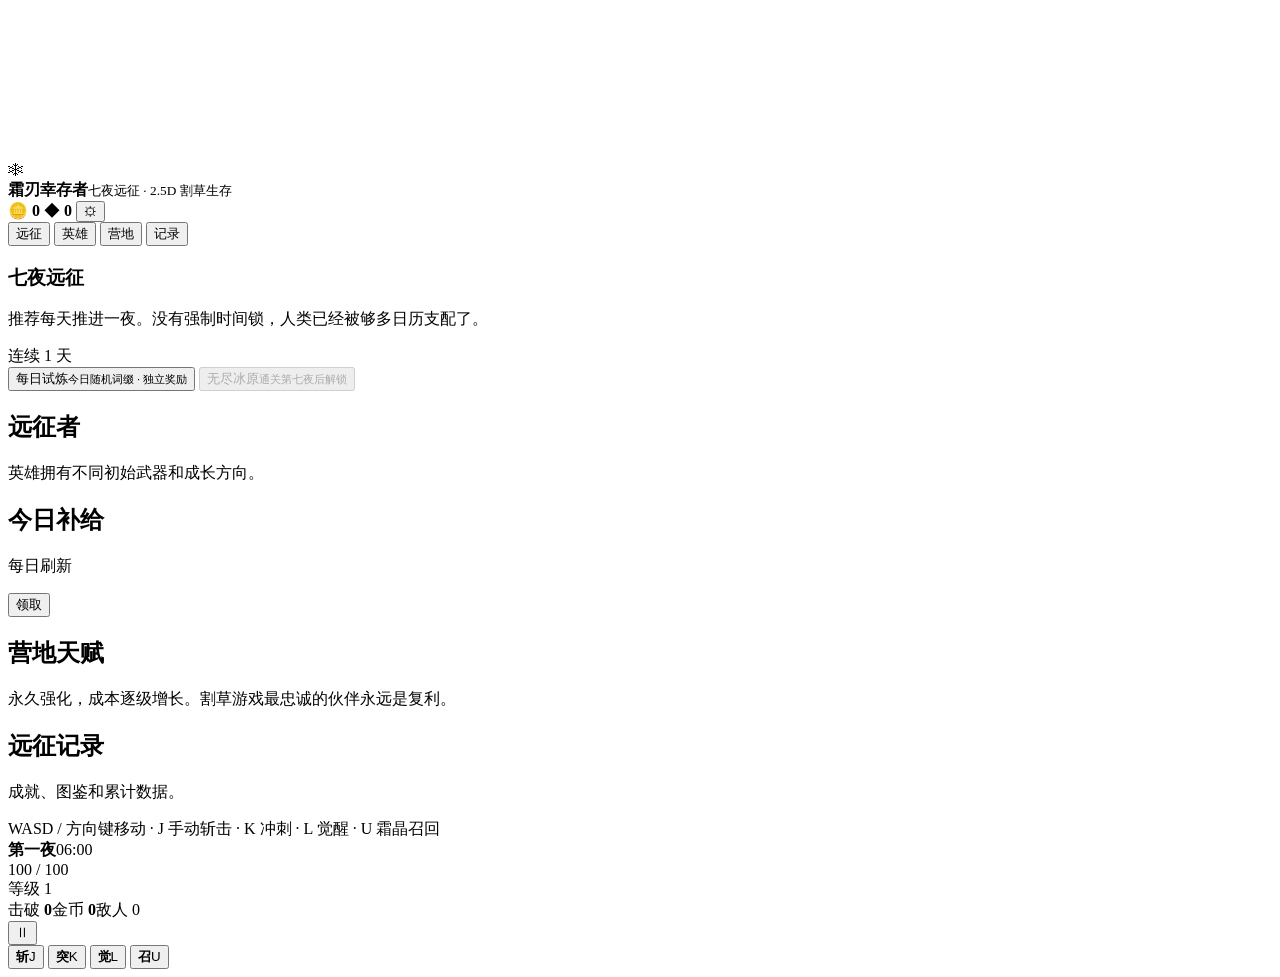
==== commit 538ca49b: "deploy: replace Frostblade loader with direct source index" ====
--- a/frostblade-survivors/index.html
+++ b/frostblade-survivors/index.html
@@ -4,13 +4,171 @@
   <meta charset="utf-8">
   <meta name="viewport" content="width=device-width,initial-scale=1,maximum-scale=1,user-scalable=no,viewport-fit=cover">
   <meta name="theme-color" content="#07141c">
-  <meta http-equiv="Cache-Control" content="no-cache, no-store, must-revalidate">
-  <meta http-equiv="refresh" content="0;url=./v131/?v=1.3.1-pages-final-20260713">
-  <title>霜刃幸存者 v1.3.1</title>
-  <style>html,body{width:100%;height:100%;margin:0;background:#07141c;color:#effcff;font-family:system-ui,-apple-system,"Segoe UI",sans-serif}body{display:grid;place-items:center;text-align:center}a{color:#7ff2c2}</style>
+  <meta name="description" content="霜刃幸存者：七夜远征。一款支持桌面与移动端的 2.5D 割草生存游戏。">
+  <title>霜刃幸存者：七夜远征 · v1.3.1</title>
+  <link rel="manifest" href="./manifest.webmanifest">
+  <link rel="stylesheet" href="./styles.css?v=1.3.1">
 </head>
 <body>
-  <main><strong>正在进入霜刃幸存者 v1.3.1</strong><p><a href="./v131/?v=1.3.1-pages-final-20260713">点击继续</a></p></main>
-  <script>location.replace('./v131/?v=1.3.1-pages-final-20260713');</script>
+  <div id="app">
+    <canvas id="gameCanvas" aria-label="霜刃幸存者游戏画面" data-i18n-aria="app.canvas"></canvas>
+
+    <div id="orientationOverlay" class="orientation-overlay" hidden role="dialog" aria-modal="true" aria-labelledby="orientationTitle">
+      <section class="orientation-card glass">
+        <div class="orientation-phone" aria-hidden="true"><i></i><b>↻</b></div>
+        <h2 id="orientationTitle" data-i18n="orientation.title">请横屏游玩</h2>
+        <p data-i18n="orientation.desc">旋转设备后会自动切换回游戏。也可以尝试进入全屏并锁定横屏。</p>
+        <button id="requestLandscapeButton" class="primary-button" type="button" data-i18n="orientation.enter">进入横屏</button>
+        <small id="orientationStatus" data-i18n="orientation.waiting">等待设备旋转</small>
+      </section>
+    </div>
+
+    <section id="menuScreen" class="screen active" aria-label="主菜单" data-i18n-aria="menu.aria">
+      <header class="topbar glass">
+        <div class="brand">
+          <span class="brand-mark">❄</span>
+          <div><strong data-i18n="app.title">霜刃幸存者</strong><small data-i18n="app.subtitle">七夜远征 · 2.5D 割草生存</small></div>
+        </div>
+        <div class="wallet">
+          <span title="远征金币" data-i18n-title="wallet.coins">🪙 <b id="coinText">0</b></span>
+          <span title="霜晶" data-i18n-title="wallet.shards">◆ <b id="shardText">0</b></span>
+          <button id="openSettings" class="icon-button" type="button" aria-label="打开设置" data-i18n-aria="settings.open">⚙</button>
+        </div>
+      </header>
+
+      <nav id="mobileMenuTabs" class="mobile-tabs glass" aria-label="主页切换" data-i18n-aria="menu.tabsAria">
+        <button class="mobile-tab active" data-tab="campaign" type="button" data-i18n="menu.tab.campaign">远征</button>
+        <button class="mobile-tab" data-tab="profile" type="button" data-i18n="menu.tab.profile">英雄</button>
+        <button class="mobile-tab" data-tab="meta" type="button" data-i18n="menu.tab.meta">营地</button>
+        <button class="mobile-tab" data-tab="records" type="button" data-i18n="menu.tab.records">记录</button>
+      </nav>
+
+      <main class="menu-grid">
+        <section class="campaign-panel glass panel" data-menu-panel="campaign">
+          <div class="panel-head">
+            <div><h1 data-i18n="campaign.title">七夜远征</h1><p data-i18n="campaign.desc">推荐每天推进一夜。没有强制时间锁，人类已经被够多日历支配了。</p></div>
+            <div id="streakBadge" class="streak-badge">连续 1 天</div>
+          </div>
+          <div id="dayList" class="day-list"></div>
+          <div class="mode-row">
+            <button id="dailyModeButton" class="mode-card" type="button">
+              <span data-i18n="campaign.daily">每日试炼</span><small id="dailyModeDesc" data-i18n="campaign.dailyDesc">今日随机词缀 · 独立奖励</small>
+            </button>
+            <button id="endlessModeButton" class="mode-card" type="button" disabled>
+              <span data-i18n="campaign.endless">无尽冰原</span><small data-i18n="campaign.endlessLocked">通关第七夜后解锁</small>
+            </button>
+          </div>
+        </section>
+
+        <aside class="profile-column" data-menu-panel="profile">
+          <section class="hero-panel glass panel">
+            <div class="panel-head compact"><div><h2 data-i18n="heroes.title">远征者</h2><p data-i18n="heroes.desc">英雄拥有不同初始武器和成长方向。</p></div></div>
+            <div id="heroList" class="hero-list"></div>
+          </section>
+
+          <section class="daily-panel glass panel">
+            <div class="panel-head compact">
+              <div><h2 data-i18n="daily.title">今日补给</h2><p id="dailyDateText" data-i18n="daily.refresh">每日刷新</p></div>
+              <button id="claimDailyButton" class="small-button primary" type="button" data-i18n="daily.claim">领取</button>
+            </div>
+            <div id="contractList" class="contract-list"></div>
+          </section>
+        </aside>
+
+        <section class="meta-panel glass panel" data-menu-panel="meta">
+          <div class="panel-head compact"><div><h2 data-i18n="meta.title">营地天赋</h2><p data-i18n="meta.desc">永久强化，成本逐级增长。割草游戏最忠诚的伙伴永远是复利。</p></div></div>
+          <div id="metaUpgradeList" class="meta-upgrade-list"></div>
+        </section>
+
+        <section class="records-panel glass panel" data-menu-panel="records">
+          <div class="panel-head compact"><div><h2 data-i18n="records.title">远征记录</h2><p data-i18n="records.desc">成就、图鉴和累计数据。</p></div></div>
+          <div id="recordSummary" class="record-summary"></div>
+          <div id="achievementList" class="achievement-list"></div>
+        </section>
+      </main>
+
+      <footer class="menu-footer" data-i18n="controls.footer">WASD / 方向键移动 · J 手动斩击 · K 冲刺 · L 觉醒 · U 霜晶召回</footer>
+    </section>
+
+    <section id="gameScreen" class="screen" aria-label="游戏界面" data-i18n-aria="game.aria">
+      <div id="hudTop" class="hud-top">
+        <div class="hud-card glass">
+          <div class="hud-line"><strong id="runTitle" data-i18n="game.firstNight">第一夜</strong><span id="runTimer">06:00</span></div>
+          <div class="bar hp-bar"><i id="hpFill"></i><span id="hpText">100 / 100</span></div>
+          <div class="bar xp-bar"><i id="xpFill"></i><span id="levelText">等级 1</span></div>
+          <div class="hud-line muted"><span><span data-i18n="game.kills">击破</span> <b id="killText">0</b></span><span><span data-i18n="game.coins">金币</span> <b id="runCoinText">0</b></span><span id="enemyText">敌人 0</span></div>
+        </div>
+        <div class="hud-actions">
+          <button id="pauseButton" class="icon-button glass" type="button" aria-label="暂停" data-i18n-aria="game.pause">Ⅱ</button>
+        </div>
+      </div>
+
+      <div id="bossBar" class="boss-bar glass" hidden>
+        <div><strong id="bossName">Boss</strong><span id="bossPhase">终夜降临</span></div>
+        <div class="bar"><i id="bossHpFill"></i></div>
+      </div>
+
+      <div id="weaponStrip" class="weapon-strip"></div>
+      <div id="toast" class="toast" role="status" aria-live="polite"></div>
+
+      <div id="joystick" class="joystick" aria-label="移动摇杆" data-i18n-aria="game.joystick">
+        <div class="joystick-ring"><div id="joystickKnob"></div></div>
+      </div>
+
+      <div id="activeButtons" class="active-buttons" aria-label="主动技能" data-i18n-aria="game.skills">
+        <button class="active-skill manual" data-active="manual" type="button"><b data-i18n="skills.manual">斩</b><span>J</span><i></i></button>
+        <button class="active-skill dash" data-active="dash" type="button"><b data-i18n="skills.dash">突</b><span>K</span><i></i></button>
+        <button class="active-skill ultimate" data-active="ultimate" type="button"><b data-i18n="skills.ultimate">觉</b><span>L</span><i></i></button>
+        <button class="active-skill magnet" data-active="magnet" type="button"><b data-i18n="skills.magnet">召</b><span>U</span><i></i></button>
+      </div>
+    </section>
+
+    <div id="levelUpOverlay" class="overlay" hidden>
+      <section class="modal level-modal glass">
+        <header><span data-i18n="levelup.label">等级提升</span><strong id="levelUpTitle">选择一项强化</strong><small id="rerollText">重抽次数 0</small></header>
+        <div id="levelChoiceList" class="level-choice-list"></div>
+        <footer><button id="rerollButton" class="small-button" type="button" data-i18n="levelup.reroll">重抽</button></footer>
+      </section>
+    </div>
+
+    <div id="pauseOverlay" class="overlay" hidden>
+      <section class="modal pause-modal glass">
+        <h2 data-i18n="pause.title">远征暂停</h2>
+        <p data-i18n="pause.desc">怪物终于也获得了法定休息时间。</p>
+        <button id="resumeButton" class="primary-button" type="button" data-i18n="pause.resume">继续战斗</button>
+        <button id="pauseSettingsButton" class="secondary-button" type="button" data-i18n="pause.settings">设置</button>
+        <button id="quitRunButton" class="danger-button" type="button" data-i18n="pause.quit">结束本局</button>
+      </section>
+    </div>
+
+    <div id="runEndOverlay" class="overlay" hidden>
+      <section class="modal result-modal glass">
+        <div id="resultEmblem" class="result-emblem">✦</div>
+        <h2 id="resultTitle" data-i18n="result.complete">远征完成</h2>
+        <p id="resultSubtitle" data-i18n="result.defaultSubtitle">战场暂时安静了几秒。</p>
+        <div id="resultStats" class="result-stats"></div>
+        <div id="resultRewards" class="result-rewards"></div>
+        <button id="resultContinueButton" class="primary-button" type="button" data-i18n="result.return">返回营地</button>
+      </section>
+    </div>
+
+    <div id="settingsOverlay" class="overlay" hidden>
+      <section class="modal settings-modal glass" role="dialog" aria-modal="true" aria-labelledby="settingsTitle">
+        <header class="settings-head"><div><h2 id="settingsTitle" data-i18n="settings.title">游戏设置</h2><p data-i18n="settings.desc">视觉反馈可以关，胜负欲一般关不掉。</p></div><button id="closeSettings" class="icon-button" type="button">×</button></header>
+        <label class="setting-row language-row"><span><b data-i18n="settings.language">语言</b><small data-i18n="settings.languageDesc">切换后立即生效并自动保存。</small></span><select id="languageSelect" aria-label="Language"></select></label>
+        <label class="setting-row"><span><b data-i18n="settings.bgm">背景音乐</b><small data-i18n="settings.bgmDesc">程序化循环配乐</small></span><output id="bgmValue">45%</output><input id="bgmVolume" type="range" min="0" max="1" step="0.01"></label>
+        <label class="setting-row"><span><b data-i18n="settings.sfx">攻击音效</b><small data-i18n="settings.sfxDesc">挥砍、命中、升级和首领</small></span><output id="sfxValue">70%</output><input id="sfxVolume" type="range" min="0" max="1" step="0.01"></label>
+        <div class="setting-row segmented-row"><span><b data-i18n="settings.quality">粒子质量</b><small data-i18n="settings.qualityDesc">高级保留完整风格，并继续受实时预算保护。</small></span><div class="segmented" id="particleQuality">
+          <button data-value="off" type="button" data-i18n="settings.off">关</button><button data-value="medium" type="button" data-i18n="settings.medium">中等</button><button data-value="high" type="button" data-i18n="settings.high">高级</button>
+        </div></div>
+        <label class="setting-row switch-row"><span><b data-i18n="settings.shake">界面抖动</b><small data-i18n="settings.shakeDesc">关闭可减少视觉晃动与少量合成开销。</small></span><input id="screenShakeToggle" type="checkbox"><i></i></label>
+        <label class="setting-row switch-row"><span><b data-i18n="settings.vibration">设备震动</b><small data-i18n="settings.vibrationDesc">仅支持 Vibration API 的设备生效。</small></span><input id="vibrationToggle" type="checkbox"><i></i></label>
+        <label class="setting-row switch-row"><span><b data-i18n="settings.damage">伤害数字</b><small data-i18n="settings.damageDesc">怪物密集时关闭可进一步减轻绘制压力。</small></span><input id="damageNumberToggle" type="checkbox"><i></i></label>
+        <label class="setting-row switch-row"><span><b data-i18n="settings.battery">省电模式</b><small data-i18n="settings.batteryDesc">限制为 30 FPS，同时降低 DPR 与次要特效。</small></span><input id="batterySaverToggle" type="checkbox"><i></i></label>
+        <footer><button id="resetSaveButton" class="danger-button small" type="button" data-i18n="settings.reset">重置存档</button><span id="saveVersionText">存档版本 1</span></footer>
+      </section>
+    </div>
+  </div>
+  <script type="module" src="./js/main.js?v=1.3.1"></script>
 </body>
 </html>
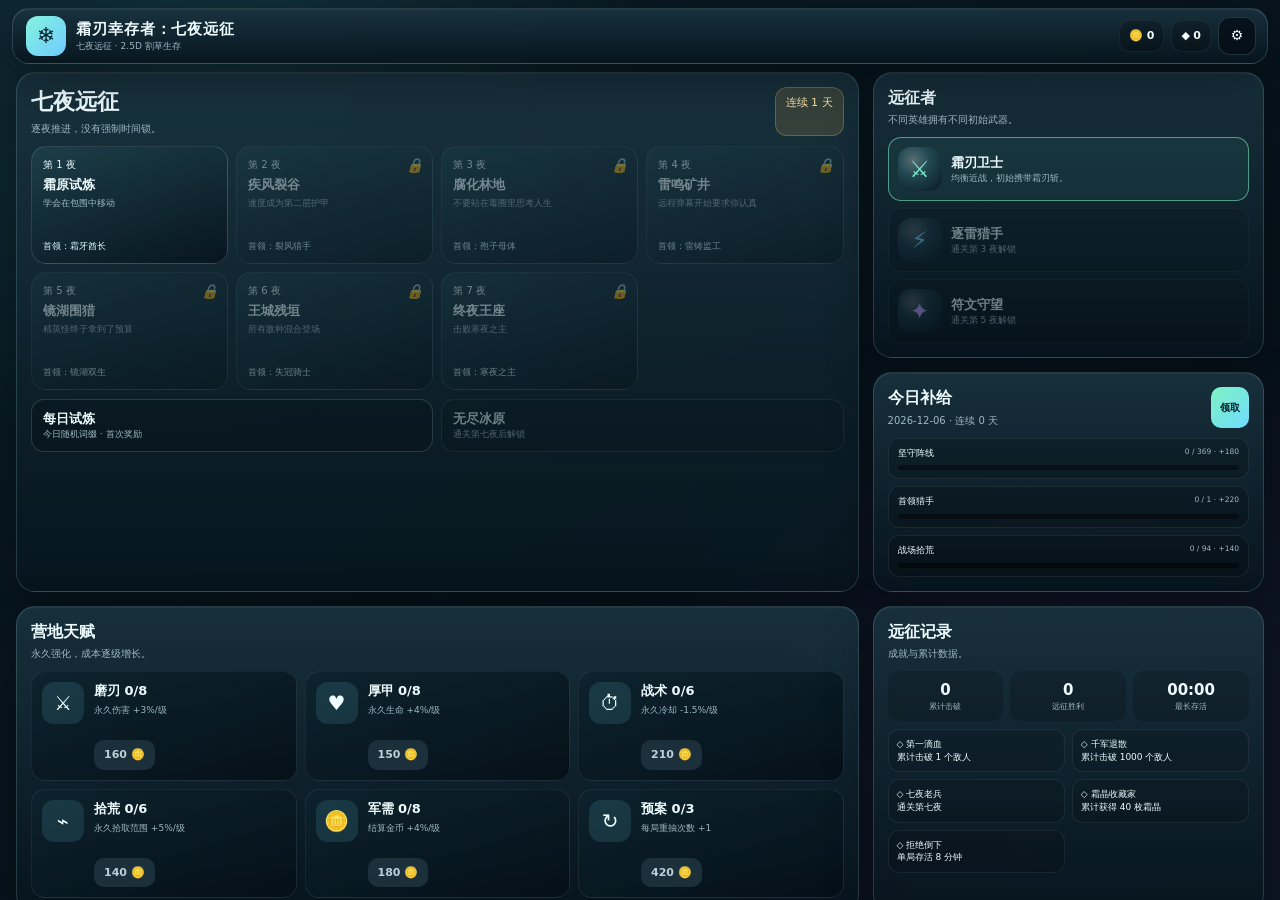
==== commit c7fcaf98: "feat: load Frostblade v1.3.2 mobile control styles" ====
--- a/frostblade-survivors/index.html
+++ b/frostblade-survivors/index.html
@@ -5,9 +5,10 @@
   <meta name="viewport" content="width=device-width,initial-scale=1,maximum-scale=1,user-scalable=no,viewport-fit=cover">
   <meta name="theme-color" content="#07141c">
   <meta name="description" content="霜刃幸存者：七夜远征。一款支持桌面与移动端的 2.5D 割草生存游戏。">
-  <title>霜刃幸存者：七夜远征 · v1.3.1</title>
+  <title>霜刃幸存者：七夜远征 · v1.3.2</title>
   <link rel="manifest" href="./manifest.webmanifest">
-  <link rel="stylesheet" href="./styles.css?v=1.3.1">
+  <link rel="stylesheet" href="./styles.css?v=1.3.2">
+  <link rel="stylesheet" href="./mobile-tuning-v1.3.2.css?v=1.3.2">
 </head>
 <body>
   <div id="app">
@@ -169,6 +170,6 @@
       </section>
     </div>
   </div>
-  <script type="module" src="./js/main.js?v=1.3.1"></script>
+  <script type="module" src="./js/main.js?v=1.3.2"></script>
 </body>
 </html>
--- a/frostblade-survivors/styles.css
+++ b/frostblade-survivors/styles.css
@@ -0,0 +1,16 @@
+:root{--bg:#07141c;--panel:rgba(8,24,34,.88);--panel2:rgba(17,44,56,.82);--line:rgba(190,233,246,.17);--text:#effcff;--muted:#9eb8c4;--cyan:#73e6ff;--mint:#7ff2c2;--gold:#ffd36c;--danger:#ff6f7f;--safe-top:env(safe-area-inset-top,0px);--safe-bottom:env(safe-area-inset-bottom,0px);--safe-left:env(safe-area-inset-left,0px);--safe-right:env(safe-area-inset-right,0px)}
+*{box-sizing:border-box;-webkit-tap-highlight-color:transparent}html,body{width:100%;height:100%;margin:0;overflow:hidden;background:var(--bg);color:var(--text);font:14px/1.4 Inter,"PingFang SC","Microsoft YaHei",system-ui,sans-serif}button,input,select{font:inherit}button{color:inherit}button:disabled{opacity:.44;cursor:not-allowed!important}#app,#gameCanvas{position:fixed;inset:0;width:100%;height:100%}#gameCanvas{display:block;background:#07141c;touch-action:none}.screen{position:fixed;inset:0;display:none}.screen.active{display:block}.glass{background:linear-gradient(180deg,rgba(25,51,63,.91),rgba(7,21,30,.9));border:1px solid var(--line);box-shadow:0 16px 46px rgba(0,0,0,.35),inset 0 1px rgba(255,255,255,.05);backdrop-filter:blur(11px);-webkit-backdrop-filter:blur(11px)}
+#menuScreen{overflow:auto;padding:calc(72px + var(--safe-top)) calc(16px + var(--safe-right)) calc(24px + var(--safe-bottom)) calc(16px + var(--safe-left));background:radial-gradient(circle at 18% 10%,rgba(59,157,164,.18),transparent 32%),radial-gradient(circle at 85% 86%,rgba(100,74,174,.14),transparent 38%),linear-gradient(150deg,#091d27,#061018 72%)}
+.topbar{position:fixed;z-index:30;left:calc(12px + var(--safe-left));right:calc(12px + var(--safe-right));top:calc(8px + var(--safe-top));height:56px;border-radius:17px;display:flex;align-items:center;justify-content:space-between;padding:7px 11px 7px 13px}.brand{display:flex;gap:10px;align-items:center;min-width:0}.brand-mark{display:grid;place-items:center;width:40px;height:40px;flex:none;border-radius:12px;background:linear-gradient(135deg,#84f4de,#6fcaff);color:#06202a;font-size:22px}.brand strong,.brand small{display:block;white-space:nowrap;overflow:hidden;text-overflow:ellipsis}.brand strong{font-size:15px;letter-spacing:.06em}.brand small{font-size:9px;color:var(--muted)}.wallet{display:flex;align-items:center;gap:7px}.wallet>span{padding:7px 9px;border-radius:11px;background:rgba(0,0,0,.22);border:1px solid rgba(255,255,255,.06);font-size:11px}.icon-button{display:grid;place-items:center;width:38px;height:38px;border-radius:12px;border:1px solid var(--line);background:rgba(3,13,20,.76);cursor:pointer}.icon-button:active{transform:scale(.95)}
+.mobile-tabs{display:none}.menu-grid{max-width:1440px;margin:0 auto;display:grid;grid-template-columns:minmax(0,1.55fr) minmax(290px,.72fr);grid-template-areas:"campaign profile" "meta records";gap:14px}.panel{border-radius:19px;padding:14px}.campaign-panel{grid-area:campaign}.profile-column{grid-area:profile;display:grid;gap:14px}.meta-panel{grid-area:meta}.records-panel{grid-area:records}.panel-head{display:flex;justify-content:space-between;gap:12px;margin-bottom:10px}.panel-head h1,.panel-head h2,.panel-head p{margin:0}.panel-head h1{font-size:22px}.panel-head h2{font-size:16px}.panel-head p{margin-top:4px;color:var(--muted);font-size:10px}.streak-badge{flex:none;padding:7px 10px;border-radius:12px;background:rgba(255,190,72,.14);border:1px solid rgba(255,211,108,.25);color:#ffe7aa;font-size:11px}
+.day-list{display:grid;grid-template-columns:repeat(4,minmax(110px,1fr));gap:8px}.day-card{position:relative;min-height:112px;padding:11px;border-radius:15px;border:1px solid var(--line);background:linear-gradient(160deg,rgba(37,79,89,.5),rgba(6,18,27,.8));cursor:pointer;overflow:hidden;text-align:left}.day-card:hover:not(:disabled){border-color:rgba(127,242,194,.55)}.day-card span,.day-card strong,.day-card small,.day-card em{display:block}.day-card span{font-size:10px}.day-card strong{margin-top:5px;font-size:13px}.day-card small{margin-top:3px;color:var(--muted);font-size:9px}.day-card em{position:absolute;left:11px;bottom:9px;font-style:normal;color:#d8f8ff;font-size:9px}.day-card .lock{position:absolute;right:9px;top:8px}.mode-row{display:grid;grid-template-columns:1fr 1fr;gap:8px;margin-top:9px}.mode-card{padding:10px 11px;border-radius:13px;border:1px solid var(--line);background:rgba(0,0,0,.18);text-align:left;cursor:pointer}.mode-card span,.mode-card small{display:block}.mode-card span{font-weight:800;font-size:13px}.mode-card small{color:var(--muted);font-size:9px}
+.hero-list,.contract-list{display:grid;gap:7px}.hero-card{display:grid;grid-template-columns:44px 1fr;gap:9px;align-items:center;padding:9px;border-radius:13px;border:1px solid rgba(255,255,255,.08);background:rgba(0,0,0,.16);text-align:left;cursor:pointer}.hero-card.selected{border-color:rgba(127,242,194,.56);background:rgba(72,170,144,.1)}.hero-avatar{display:grid;place-items:center;width:44px;height:44px;border-radius:13px;background:radial-gradient(circle at 35% 30%,rgba(255,255,255,.28),rgba(74,153,170,.2) 38%,rgba(5,16,23,.72));font-size:23px}.hero-card strong,.hero-card small{display:block}.hero-card strong{font-size:13px}.hero-card small{color:var(--muted);font-size:9px}.contract{padding:8px 9px;border-radius:11px;background:rgba(0,0,0,.17);border:1px solid rgba(255,255,255,.07)}.contract>div:first-child{display:flex;justify-content:space-between;gap:8px;font-size:9px}.contract small{color:var(--muted)}.progress-track{height:5px;margin-top:6px;border-radius:999px;overflow:hidden;background:rgba(0,0,0,.45)}.progress-track i{display:block;height:100%;background:linear-gradient(90deg,var(--mint),var(--cyan))}
+.small-button,.primary-button,.secondary-button,.danger-button{border:1px solid var(--line);border-radius:10px;background:rgba(255,255,255,.06);padding:8px 11px;cursor:pointer;font-size:12px}.small-button.primary,.primary-button{background:linear-gradient(135deg,#7ff2c2,#6fdcff);color:#05202a;border:0;font-weight:900}.secondary-button{background:rgba(103,208,234,.1)}.danger-button{background:rgba(255,91,110,.12);border-color:rgba(255,111,127,.28);color:#ffc3ca}.small-button{padding:6px 9px;font-size:10px}
+.meta-upgrade-list{display:grid;grid-template-columns:repeat(3,minmax(0,1fr));gap:8px}.meta-upgrade{display:grid;grid-template-columns:42px 1fr;gap:8px 10px;padding:10px;border-radius:14px;border:1px solid rgba(255,255,255,.08);background:linear-gradient(160deg,rgba(13,35,46,.88),rgba(5,16,24,.92))}.meta-icon{display:grid;place-items:center;width:42px;height:42px;border-radius:12px;background:rgba(117,230,255,.12);font-size:20px}.meta-upgrade strong,.meta-upgrade small{display:block}.meta-upgrade strong{font-size:13px}.meta-upgrade small{margin-top:4px;color:var(--muted);font-size:9px;min-height:28px}.meta-upgrade button{grid-column:2;justify-self:start;padding:7px 10px;border:0;border-radius:10px;background:linear-gradient(135deg,#84f3d8,#6ecffd);color:#06202a;font-weight:900;font-size:11px}.meta-upgrade button:disabled{opacity:1;background:#1b303b;color:#bcd0d8}.record-summary{display:grid;grid-template-columns:repeat(3,1fr);gap:7px}.record-summary>div{padding:9px;border-radius:12px;background:rgba(0,0,0,.16);text-align:center}.record-summary b,.record-summary small{display:block}.record-summary b{font-size:15px}.record-summary small{font-size:8px;color:var(--muted)}.achievement-list{display:grid;grid-template-columns:1fr 1fr;gap:7px;margin-top:8px}.achievement{padding:8px;border-radius:11px;border:1px solid rgba(255,255,255,.07);background:rgba(0,0,0,.13);font-size:9px}.achievement span{display:block}.achievement.done{color:#ffe5a3}.menu-footer{max-width:1440px;margin:12px auto 0;color:#78939f;text-align:center;font-size:9px}
+#gameScreen{pointer-events:none}.hud-top{position:fixed;z-index:8;left:calc(12px + var(--safe-left));right:calc(12px + var(--safe-right));top:calc(9px + var(--safe-top));display:flex;justify-content:space-between}.hud-card{width:min(310px,calc(100vw - 75px));padding:9px 10px;border-radius:15px}.hud-line{display:flex;justify-content:space-between;gap:8px;font-size:10px}.hud-line strong{color:#fff2c4}.hud-line.muted{margin-top:5px;color:var(--muted);font-size:9px}.bar{position:relative;height:12px;margin-top:5px;overflow:hidden;border-radius:999px;border:1px solid rgba(255,255,255,.12);background:rgba(0,0,0,.45)}.bar i{display:block;height:100%;transition:width .12s linear}.bar span{position:absolute;inset:0;display:grid;place-items:center;font-size:7px;font-weight:900;text-shadow:0 1px 3px #000}.hp-bar i{background:linear-gradient(90deg,#ba334a,#f16e6b 66%,#ffbe72)}.xp-bar{height:8px}.xp-bar i{background:linear-gradient(90deg,#61cba8,#6ee8ff)}.hud-actions{pointer-events:auto}.boss-bar{position:fixed;z-index:8;top:calc(9px + var(--safe-top));left:50%;width:min(420px,54vw);transform:translateX(-50%);padding:8px 10px;border-radius:14px}.boss-bar>div:first-child{display:flex;justify-content:space-between;font-size:9px}.boss-bar .bar i{background:linear-gradient(90deg,#9a2b58,#ec5573,#ffb25e)}.weapon-strip{position:fixed;z-index:7;left:50%;top:calc(70px + var(--safe-top));transform:translateX(-50%);display:flex;gap:4px}.weapon-badge{width:34px;height:34px;border-radius:10px;border:1px solid var(--line);background:rgba(6,18,26,.78);display:grid;place-items:center;position:relative}.weapon-badge span{position:absolute;right:3px;bottom:1px;font-size:7px}.toast{position:fixed;z-index:40;left:50%;top:100px;transform:translate(-50%,-6px);padding:7px 11px;border-radius:999px;background:rgba(3,14,21,.92);border:1px solid var(--line);font-size:9px;opacity:0;transition:.18s}.toast.show{opacity:1;transform:translate(-50%,0)}
+.joystick{position:fixed;z-index:9;pointer-events:auto;left:calc(26px + var(--safe-left));bottom:calc(20px + var(--safe-bottom));width:132px;height:132px;touch-action:none}.joystick-ring{position:absolute;inset:0;border-radius:50%;background:radial-gradient(circle,rgba(112,226,255,.08),rgba(4,16,24,.57) 68%);border:1px solid rgba(185,235,255,.24);box-shadow:0 10px 26px rgba(0,0,0,.28),inset 0 0 26px rgba(93,226,255,.07)}.joystick-ring:before,.joystick-ring:after{content:"";position:absolute;left:15%;right:15%;top:50%;height:1px;background:rgba(255,255,255,.11)}.joystick-ring:after{transform:rotate(90deg)}#joystickKnob{position:absolute;left:50%;top:50%;width:54px;height:54px;margin:-27px;border-radius:50%;background:radial-gradient(circle at 35% 28%,rgba(255,255,255,.4),rgba(102,218,228,.28) 35%,rgba(7,31,45,.9) 72%);border:1px solid rgba(210,252,255,.36);box-shadow:0 7px 18px rgba(0,0,0,.35);will-change:transform}.active-buttons{position:fixed;z-index:9;right:calc(24px + var(--safe-right));bottom:calc(18px + var(--safe-bottom));width:245px;height:170px;pointer-events:auto}.active-skill{position:absolute;border-radius:50%;border:1px solid rgba(205,241,255,.23);background:radial-gradient(circle at 34% 27%,rgba(255,255,255,.19),rgba(23,51,65,.84) 42%,rgba(4,14,22,.95));box-shadow:0 10px 25px rgba(0,0,0,.36);cursor:pointer;overflow:hidden}.active-skill:active{transform:scale(.93)}.active-skill b,.active-skill span{position:relative;z-index:2;display:block}.active-skill b{font-size:20px}.active-skill span{font-size:7px;color:#b6d0db}.active-skill i{position:absolute;inset:auto 0 0;height:0;background:rgba(2,7,12,.72)}.active-skill.manual{right:0;bottom:0;width:82px;height:82px;border-color:rgba(255,204,99,.42)}.active-skill.manual b{font-size:27px;color:#fff0bb}.active-skill.dash{right:89px;bottom:6px;width:62px;height:62px}.active-skill.ultimate{right:7px;bottom:90px;width:65px;height:65px;border-color:rgba(184,134,255,.38)}.active-skill.magnet{right:98px;bottom:79px;width:58px;height:58px}
+.overlay{position:fixed;z-index:50;inset:0;display:grid;place-items:center;padding:14px;background:rgba(0,6,10,.7);backdrop-filter:blur(7px)}.overlay[hidden]{display:none}.modal{width:min(470px,100%);max-height:calc(100dvh - 24px);overflow:auto;border-radius:20px;padding:16px}.modal h2,.modal p{margin:0}.modal p{margin-top:6px;color:var(--muted);font-size:10px}.pause-modal{max-width:330px;text-align:center}.pause-modal button{display:block;width:100%;margin-top:8px}.level-modal{width:min(680px,calc(100vw - 24px))}.level-modal header{text-align:center}.level-modal header span,.level-modal header strong,.level-modal header small{display:block}.level-modal header span{color:var(--gold);font-size:9px}.level-modal header strong{font-size:18px}.level-modal header small{color:var(--muted);font-size:9px}.level-choice-list{display:grid;grid-template-columns:repeat(3,1fr);gap:8px;margin-top:11px}.level-card{display:flex;flex-direction:column;align-items:flex-start;min-height:155px;padding:12px;border-radius:15px;border:1px solid rgba(164,226,244,.2);background:linear-gradient(165deg,rgba(19,46,60,.97),rgba(8,19,29,.98));text-align:left;cursor:pointer}.level-card.rare{border-color:rgba(255,211,108,.45)}.choice-icon{display:grid;place-items:center;width:38px;height:38px;border-radius:11px;background:rgba(81,191,212,.16);font-size:19px}.level-card h3{margin:8px 0 0;font-size:16px}.level-card p{font-size:10px}.level-card em{margin-top:auto;padding:4px 7px;border-radius:999px;background:rgba(255,255,255,.06);color:#ffe39b;font-size:8px;font-style:normal}.level-modal footer{text-align:center;margin-top:8px}.result-modal{text-align:center}.result-stats,.result-rewards{display:grid;grid-template-columns:repeat(4,1fr);gap:7px;margin-top:12px}.result-stats>div,.result-rewards>div{padding:9px;border-radius:12px;background:rgba(0,0,0,.18)}.result-stats b,.result-stats small,.result-rewards b,.result-rewards small{display:block}.result-stats small,.result-rewards small{font-size:8px;color:var(--muted)}.result-modal .primary-button{width:100%;margin-top:12px}.settings-modal{width:min(500px,calc(100vw - 24px))}.settings-head{display:flex;justify-content:space-between;gap:10px;padding-bottom:9px;border-bottom:1px solid rgba(255,255,255,.08)}.settings-head h2,.settings-head p{margin:0}.settings-head h2{font-size:17px}.setting-row{display:grid;grid-template-columns:1fr auto;gap:8px;align-items:center;padding:9px 1px;border-bottom:1px solid rgba(255,255,255,.07)}.setting-row span b,.setting-row span small{display:block}.setting-row span b{font-size:11px}.setting-row span small{font-size:8px;color:var(--muted)}.setting-row output{font-size:9px;color:var(--mint)}.setting-row input[type=range]{grid-column:1/-1;width:100%;accent-color:var(--mint)}.language-row select{min-width:130px;padding:7px;border-radius:9px;border:1px solid var(--line);background:#102833;color:var(--text)}.switch-row{cursor:pointer}.switch-row input{position:absolute;opacity:0}.switch-row i{position:relative;width:43px;height:24px;border-radius:999px;background:#273c48}.switch-row i:after{content:"";position:absolute;left:3px;top:3px;width:18px;height:18px;border-radius:50%;background:#d6e4e9;transition:.16s}.switch-row input:checked+i{background:#42cdb1}.switch-row input:checked+i:after{transform:translateX(19px);background:#fff}.segmented-row{grid-template-columns:1fr}.segmented{display:grid;grid-template-columns:repeat(3,1fr);gap:4px;padding:4px;border-radius:12px;background:rgba(0,0,0,.2)}.segmented button{padding:6px;border:0;border-radius:8px;background:transparent;color:var(--muted);cursor:pointer;font-size:10px}.segmented button.active{background:linear-gradient(135deg,#82f1d0,#69d9ff);color:#06202a;font-weight:900}.settings-modal footer{display:flex;justify-content:space-between;align-items:center;margin-top:9px;color:var(--muted);font-size:8px}
+.orientation-overlay{position:fixed;z-index:200;inset:0;display:grid;place-items:center;padding:20px;background:rgba(2,10,15,.97);touch-action:none}.orientation-overlay[hidden]{display:none}.orientation-card{width:min(350px,100%);padding:21px;text-align:center;border-radius:20px}.orientation-card h2,.orientation-card p{margin:0}.orientation-card h2{font-size:20px;margin-top:12px}.orientation-card p{font-size:10px;color:var(--muted);margin-top:7px}.orientation-card button{width:100%;margin-top:14px}.orientation-card small{display:block;color:var(--muted);font-size:9px;margin-top:8px}.orientation-phone{position:relative;width:55px;height:86px;margin:auto;border:3px solid var(--mint);border-radius:13px;animation:turn 1.7s infinite}.orientation-phone i{position:absolute;inset:8px;border-radius:7px;background:rgba(115,230,255,.15)}.orientation-phone b{position:absolute;right:-28px;top:28px;color:var(--mint);font-size:21px}@keyframes turn{0%,22%{transform:rotate(0)}58%,100%{transform:rotate(90deg)}}body.orientation-blocked #app> :not(.orientation-overlay){pointer-events:none}
+@media(max-width:1050px){.menu-grid{grid-template-columns:1fr;grid-template-areas:"campaign" "profile" "meta" "records"}.profile-column{grid-template-columns:1fr 1fr}.meta-upgrade-list{grid-template-columns:repeat(2,1fr)}}
+@media(max-width:720px),(pointer:coarse) and (max-height:720px){#menuScreen{padding:calc(94px + var(--safe-top)) calc(8px + var(--safe-right)) calc(12px + var(--safe-bottom)) calc(8px + var(--safe-left))}.topbar{left:calc(5px + var(--safe-left));right:calc(5px + var(--safe-right));top:calc(4px + var(--safe-top));height:52px}.brand-mark{width:36px;height:36px}.brand strong{font-size:14px}.brand small{display:none}.wallet>span{font-size:10px;padding:6px 7px}.icon-button{width:36px;height:36px}.mobile-tabs{display:grid;position:fixed;z-index:28;left:calc(6px + var(--safe-left));right:calc(6px + var(--safe-right));top:calc(57px + var(--safe-top));grid-template-columns:repeat(4,1fr);gap:3px;padding:3px;border-radius:12px}.mobile-tab{border:0;background:transparent;color:#aac2cc;padding:7px 4px;border-radius:9px;font-size:10px;font-weight:700}.mobile-tab.active{background:linear-gradient(135deg,#7ff2c2,#6fdcff);color:#05202a}.menu-grid{display:block}.menu-grid>[data-menu-panel]{display:none}.menu-grid>[data-menu-panel].mobile-active{display:block}.profile-column.mobile-active{display:grid;grid-template-columns:1fr 1fr;gap:8px}.panel{padding:10px}.panel-head h1{font-size:17px}.panel-head h2{font-size:14px}.day-list{grid-template-columns:repeat(2,1fr);gap:7px}.day-card{min-height:88px;padding:9px}.meta-upgrade-list{grid-template-columns:repeat(2,1fr)}.achievement-list{grid-template-columns:repeat(2,1fr)}.menu-footer{display:none}.hud-top{left:calc(7px + var(--safe-left));right:calc(7px + var(--safe-right));top:calc(5px + var(--safe-top))}.hud-card{width:225px;padding:7px 9px}.hud-line{font-size:9px}.hud-line.muted{font-size:8px}.bar{height:10px;margin-top:4px}.xp-bar{height:7px}.weapon-strip{top:55px}.boss-bar{top:5px;width:min(360px,48vw)}.joystick{left:calc(27px + var(--safe-left));bottom:calc(20px + var(--safe-bottom));width:124px;height:124px}.active-buttons{right:calc(25px + var(--safe-right));bottom:calc(18px + var(--safe-bottom));transform:scale(.66);transform-origin:right bottom}.level-modal{width:min(82vw,640px);padding:12px}.level-choice-list{gap:7px;margin-top:8px}.level-card{min-height:112px;padding:9px}.choice-icon{width:31px;height:31px;font-size:16px}.level-card h3{font-size:13px}.level-card p{font-size:8px}.level-card em{font-size:7px}.settings-modal{display:grid;grid-template-columns:repeat(2,1fr);column-gap:12px;width:min(86vw,670px);padding:11px}.settings-modal>.settings-head,.settings-modal>footer{grid-column:1/-1}.setting-row{padding:6px 0}.setting-row span b{font-size:10px}.setting-row span small{font-size:7px}.segmented button{font-size:9px;padding:5px}}
+@media(prefers-reduced-motion:reduce){*{animation-duration:.01ms!important;transition-duration:.01ms!important}}
--- a/frostblade-survivors/mobile-tuning-v1.3.2.css
+++ b/frostblade-survivors/mobile-tuning-v1.3.2.css
@@ -0,0 +1,125 @@
+/* Frostblade v1.3.2 mobile layout and control tuning */
+:root{
+  --mobile-control-inset-x:max(24px,env(safe-area-inset-left,0px));
+  --mobile-control-inset-y:max(18px,env(safe-area-inset-bottom,0px));
+}
+
+html,body,#app,.screen{height:100%;height:100dvh;min-height:100%;}
+#menuScreen{overscroll-behavior:contain;scroll-padding-bottom:calc(28px + var(--safe-bottom));}
+
+/* Keep expedition card copy from colliding with the completion line. */
+.day-card{
+  display:flex!important;
+  flex-direction:column!important;
+  align-items:stretch!important;
+  min-width:0!important;
+  min-height:118px!important;
+  padding:11px!important;
+}
+.day-card span,.day-card strong,.day-card small,.day-card em{min-width:0!important;}
+.day-card strong{line-height:1.22!important;}
+.day-card small{
+  margin-top:4px!important;
+  line-height:1.35!important;
+  min-height:2.7em!important;
+  overflow:hidden!important;
+  display:-webkit-box!important;
+  -webkit-box-orient:vertical!important;
+  -webkit-line-clamp:2!important;
+}
+.day-card em{
+  position:static!important;
+  left:auto!important;
+  right:auto!important;
+  bottom:auto!important;
+  margin-top:auto!important;
+  padding-top:7px!important;
+  line-height:1.2!important;
+  white-space:nowrap!important;
+  overflow:hidden!important;
+  text-overflow:ellipsis!important;
+}
+.day-card .lock{position:absolute!important;top:9px!important;right:9px!important;}
+
+/* Strong, persistent touch feedback instead of relying on :active alone. */
+.active-skill{
+  touch-action:none!important;
+  transform-origin:center!important;
+  transition:transform 70ms cubic-bezier(.2,.9,.25,1),filter 70ms ease,box-shadow 70ms ease!important;
+  will-change:transform,filter!important;
+}
+.active-skill::after{
+  content:"";
+  position:absolute;
+  z-index:1;
+  inset:5px;
+  border-radius:50%;
+  border:2px solid rgba(222,252,255,.68);
+  box-shadow:inset 0 0 18px rgba(118,235,255,.24),0 0 14px rgba(118,235,255,.16);
+  opacity:0;
+  transform:scale(.72);
+  transition:opacity 70ms ease,transform 70ms ease;
+  pointer-events:none;
+}
+.active-skill.pressed,.active-skill:active{
+  transform:scale(.86)!important;
+  filter:brightness(1.28) saturate(1.12)!important;
+  box-shadow:0 4px 13px rgba(0,0,0,.34),inset 0 0 0 3px rgba(224,252,255,.24),inset 0 0 24px rgba(112,229,255,.18)!important;
+}
+.active-skill.pressed::after,.active-skill:active::after{opacity:1;transform:scale(1);}
+.active-skill.pressed b,.active-skill:active b{text-shadow:0 0 12px rgba(225,255,255,.82);}
+
+@media (pointer:coarse) and (orientation:landscape){
+  #menuScreen{
+    height:100dvh!important;
+    padding-bottom:calc(28px + var(--safe-bottom))!important;
+  }
+  .mobile-tabs{grid-template-columns:repeat(4,minmax(0,1fr))!important;grid-template-rows:1fr!important;height:auto!important;}
+  .campaign-panel{margin-bottom:calc(20px + var(--safe-bottom))!important;}
+  .day-list{grid-template-columns:repeat(4,minmax(0,1fr))!important;gap:8px!important;}
+  .day-card{min-height:112px!important;}
+
+  /* Slightly larger skills while keeping them clear of gesture edges. */
+  .active-buttons{
+    right:calc(32px + var(--safe-right))!important;
+    bottom:calc(24px + var(--safe-bottom))!important;
+    width:260px!important;
+    height:184px!important;
+    transform:scale(.74)!important;
+    transform-origin:right bottom!important;
+  }
+  .active-skill.manual{width:88px!important;height:88px!important;right:0!important;bottom:0!important;}
+  .active-skill.manual b{font-size:29px!important;}
+  .active-skill.dash{width:66px!important;height:66px!important;right:96px!important;bottom:7px!important;}
+  .active-skill.ultimate{width:70px!important;height:70px!important;right:8px!important;bottom:98px!important;}
+  .active-skill.magnet{width:62px!important;height:62px!important;right:105px!important;bottom:86px!important;}
+
+  .joystick{
+    left:calc(32px + var(--safe-left))!important;
+    bottom:calc(24px + var(--safe-bottom))!important;
+  }
+}
+
+@media (pointer:coarse) and (orientation:landscape) and (max-width:899px){
+  .day-list{grid-template-columns:repeat(2,minmax(0,1fr))!important;}
+  .day-card{min-height:110px!important;}
+}
+
+@media (pointer:coarse) and (orientation:landscape) and (max-height:430px){
+  #menuScreen{padding-bottom:calc(24px + var(--safe-bottom))!important;}
+  .day-card{min-height:104px!important;padding:9px!important;}
+  .day-card small{min-height:2.45em!important;}
+  .active-buttons{
+    right:calc(30px + var(--safe-right))!important;
+    bottom:calc(22px + var(--safe-bottom))!important;
+    transform:scale(.71)!important;
+  }
+  .joystick{
+    left:calc(30px + var(--safe-left))!important;
+    bottom:calc(22px + var(--safe-bottom))!important;
+  }
+}
+
+@media(prefers-reduced-motion:reduce){
+  .active-skill{transition-duration:.01ms!important;}
+}
